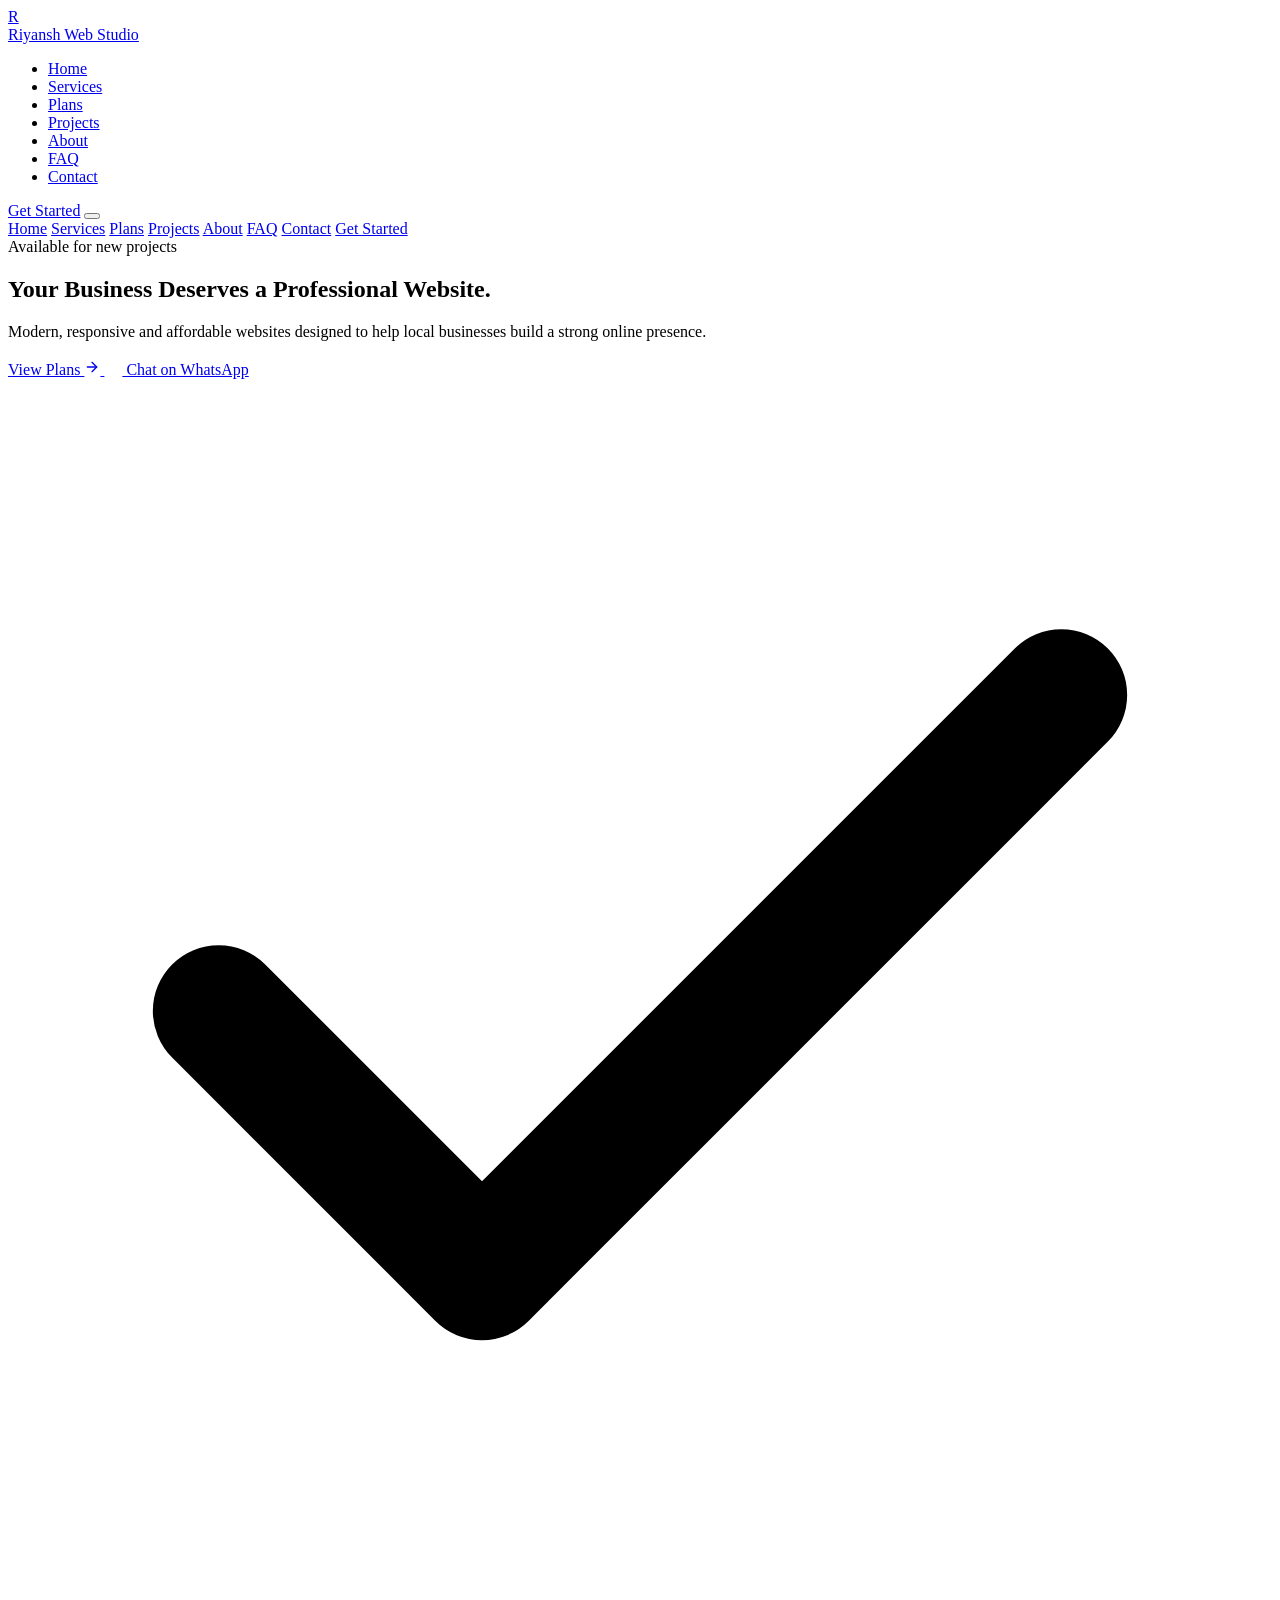
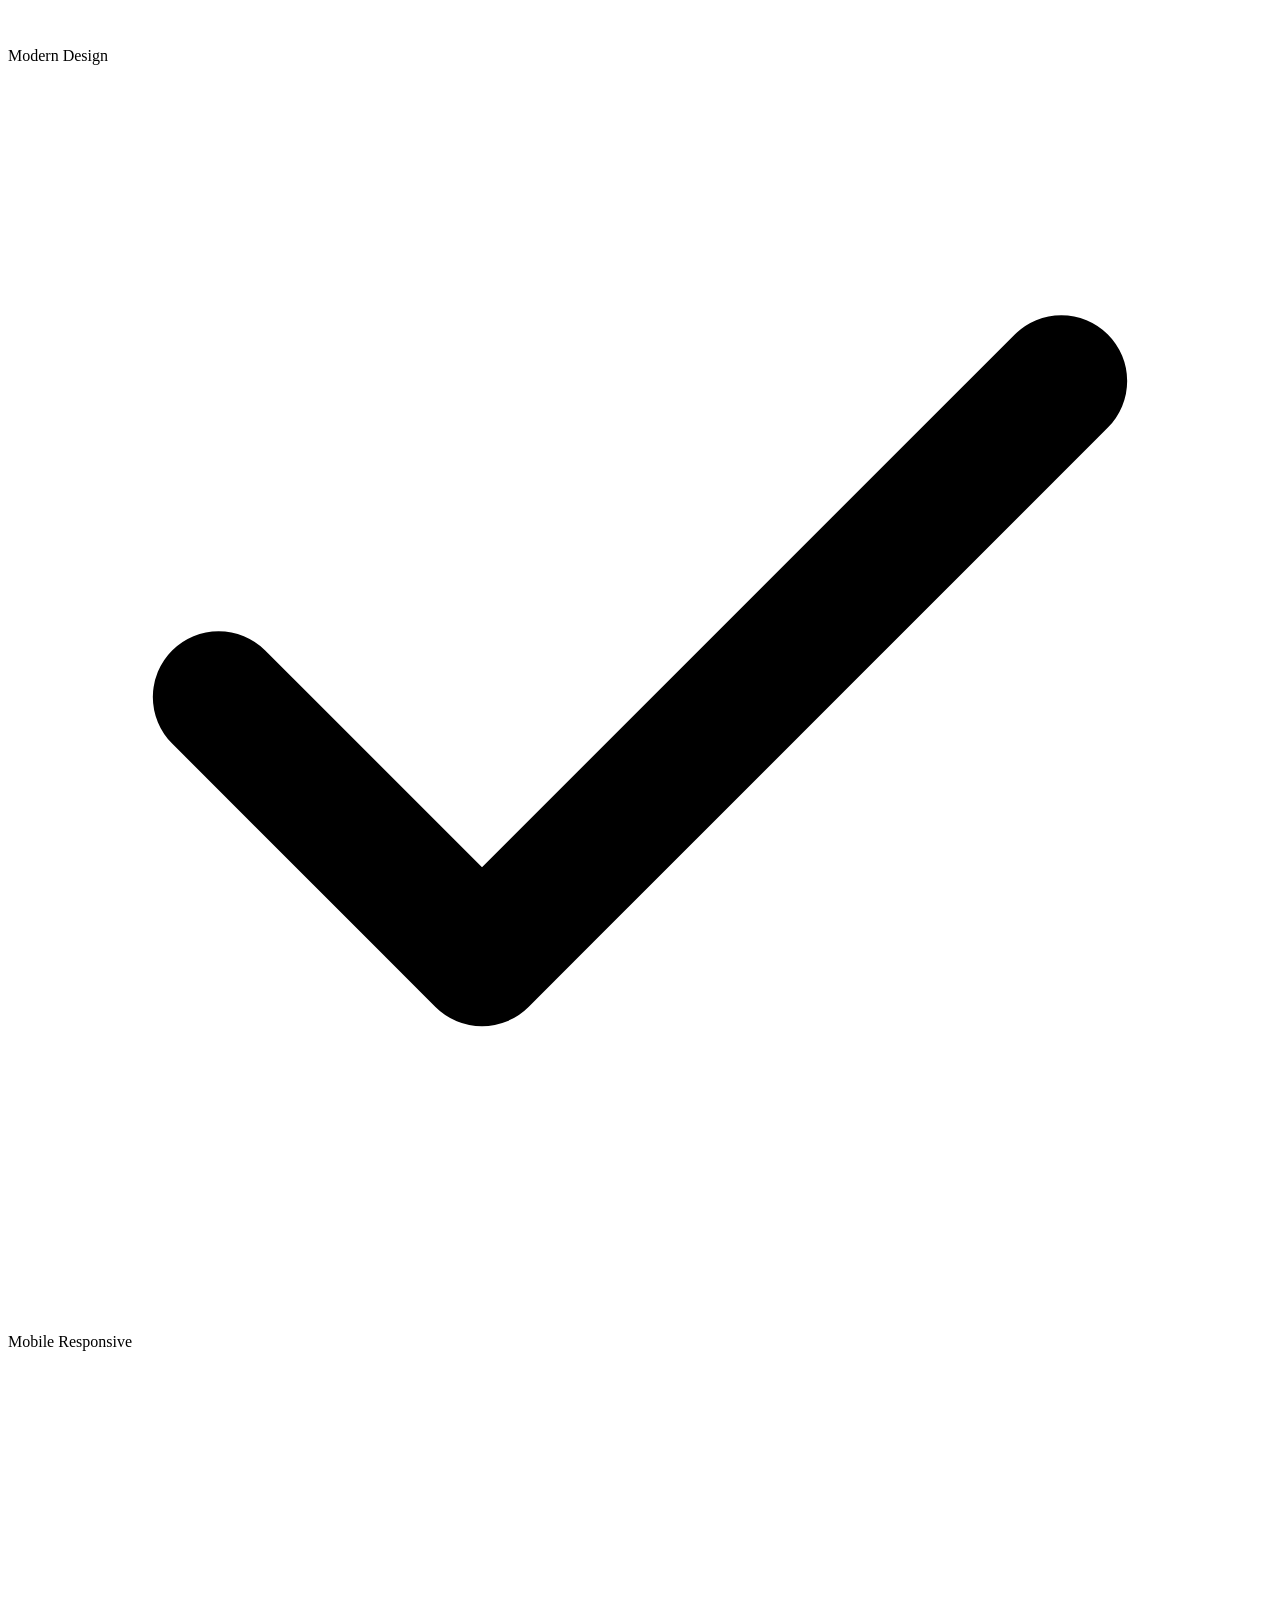
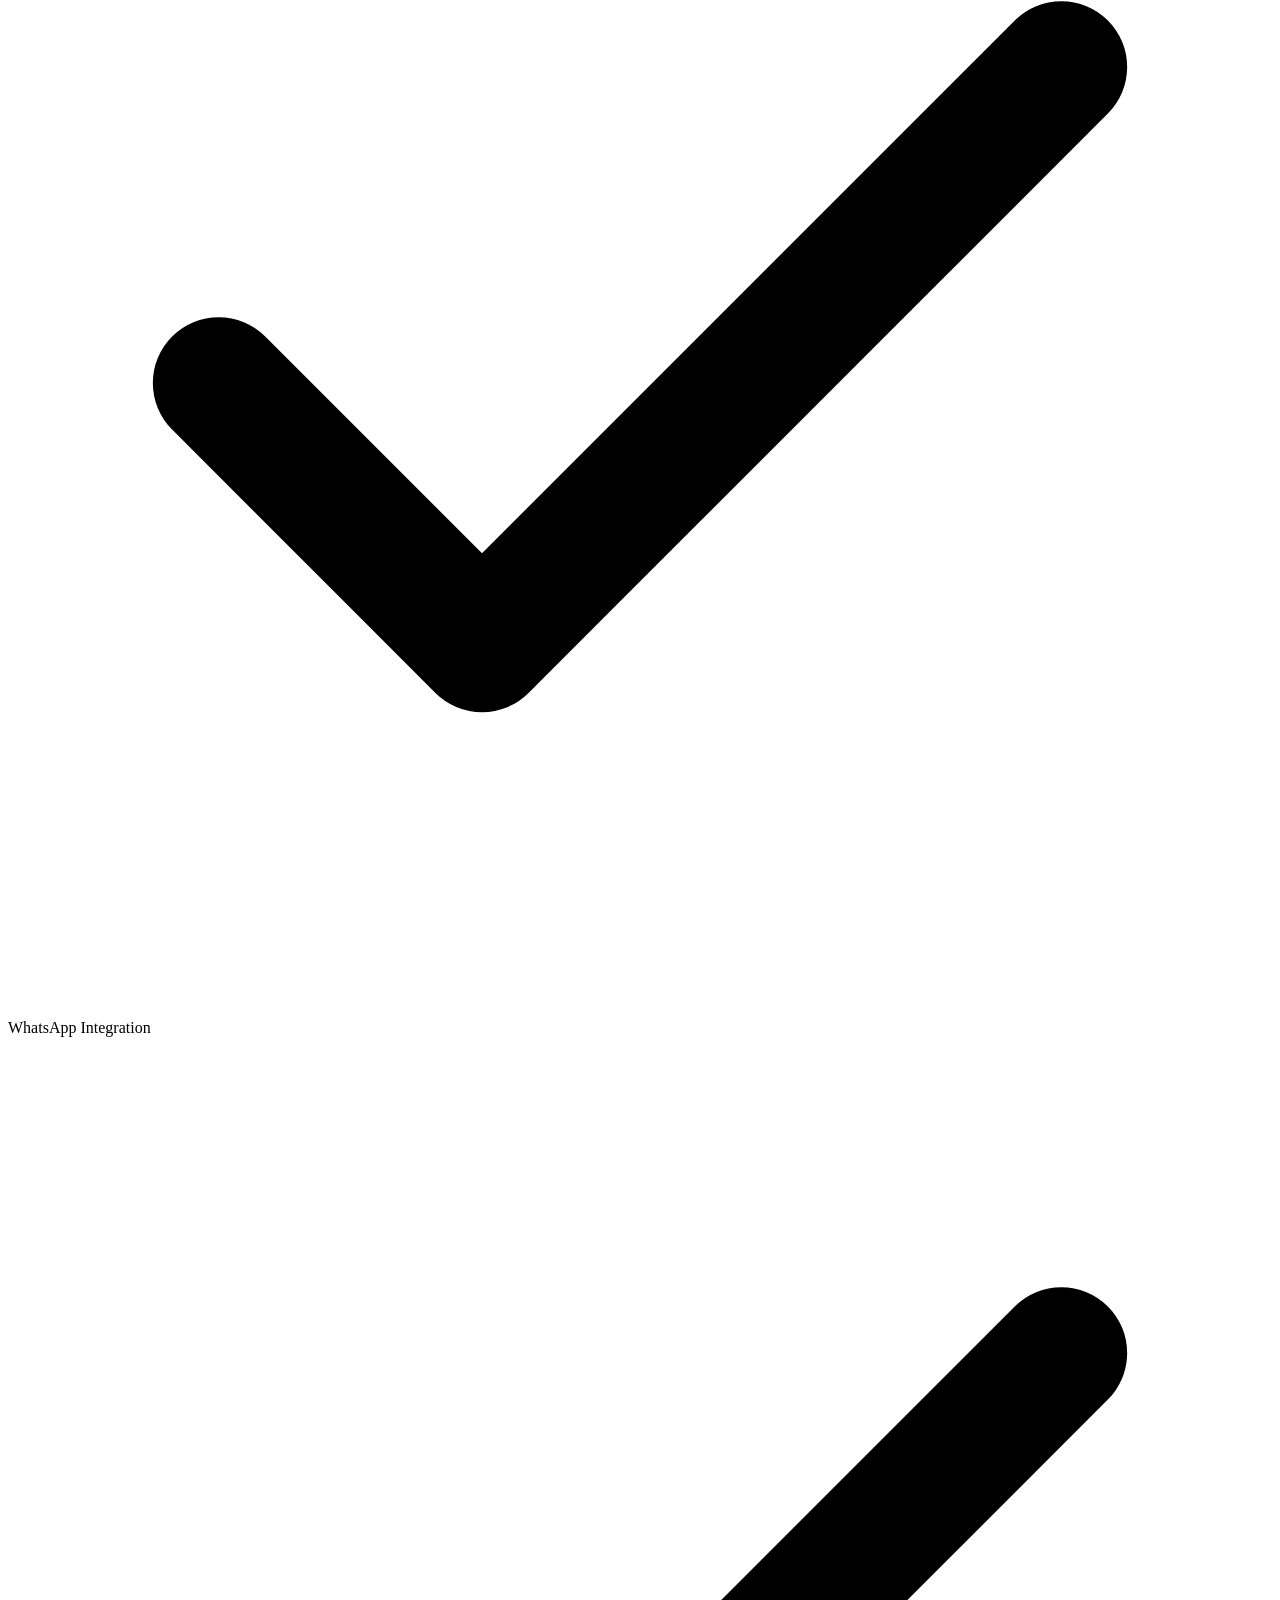
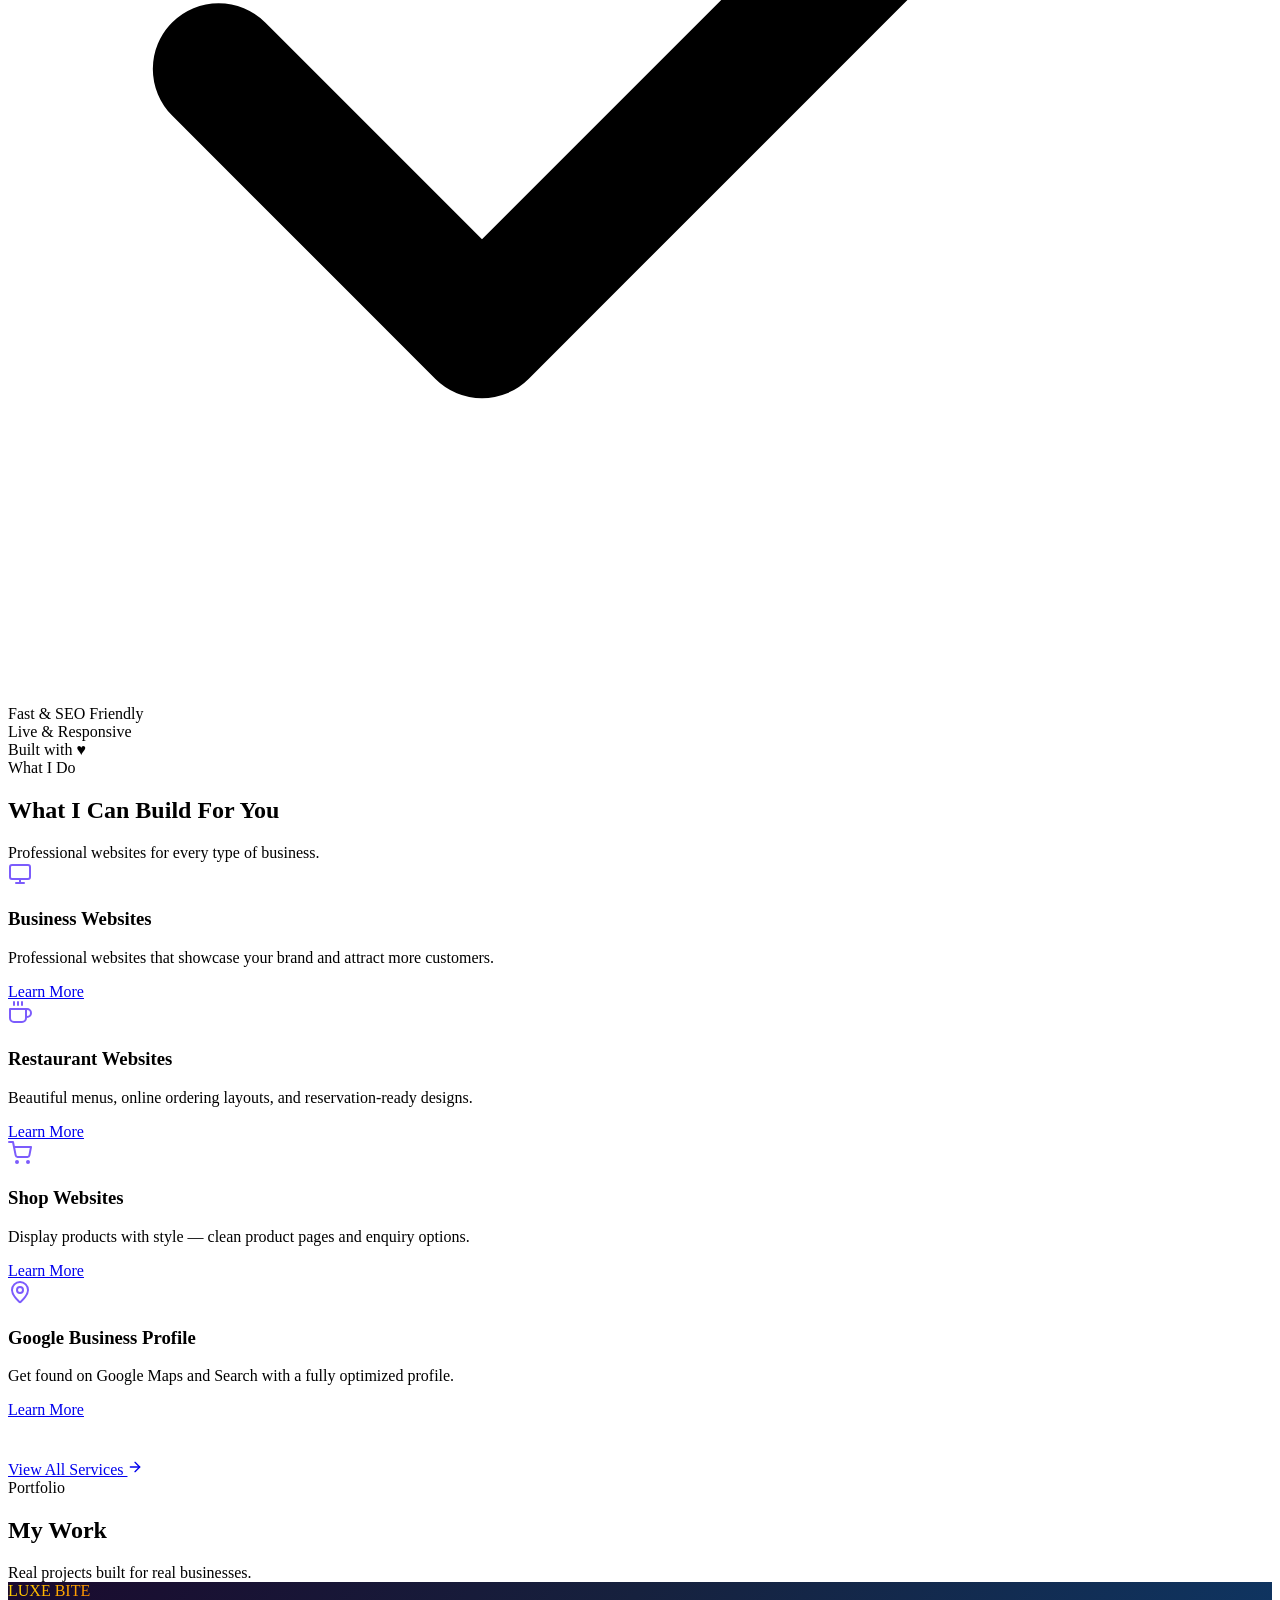
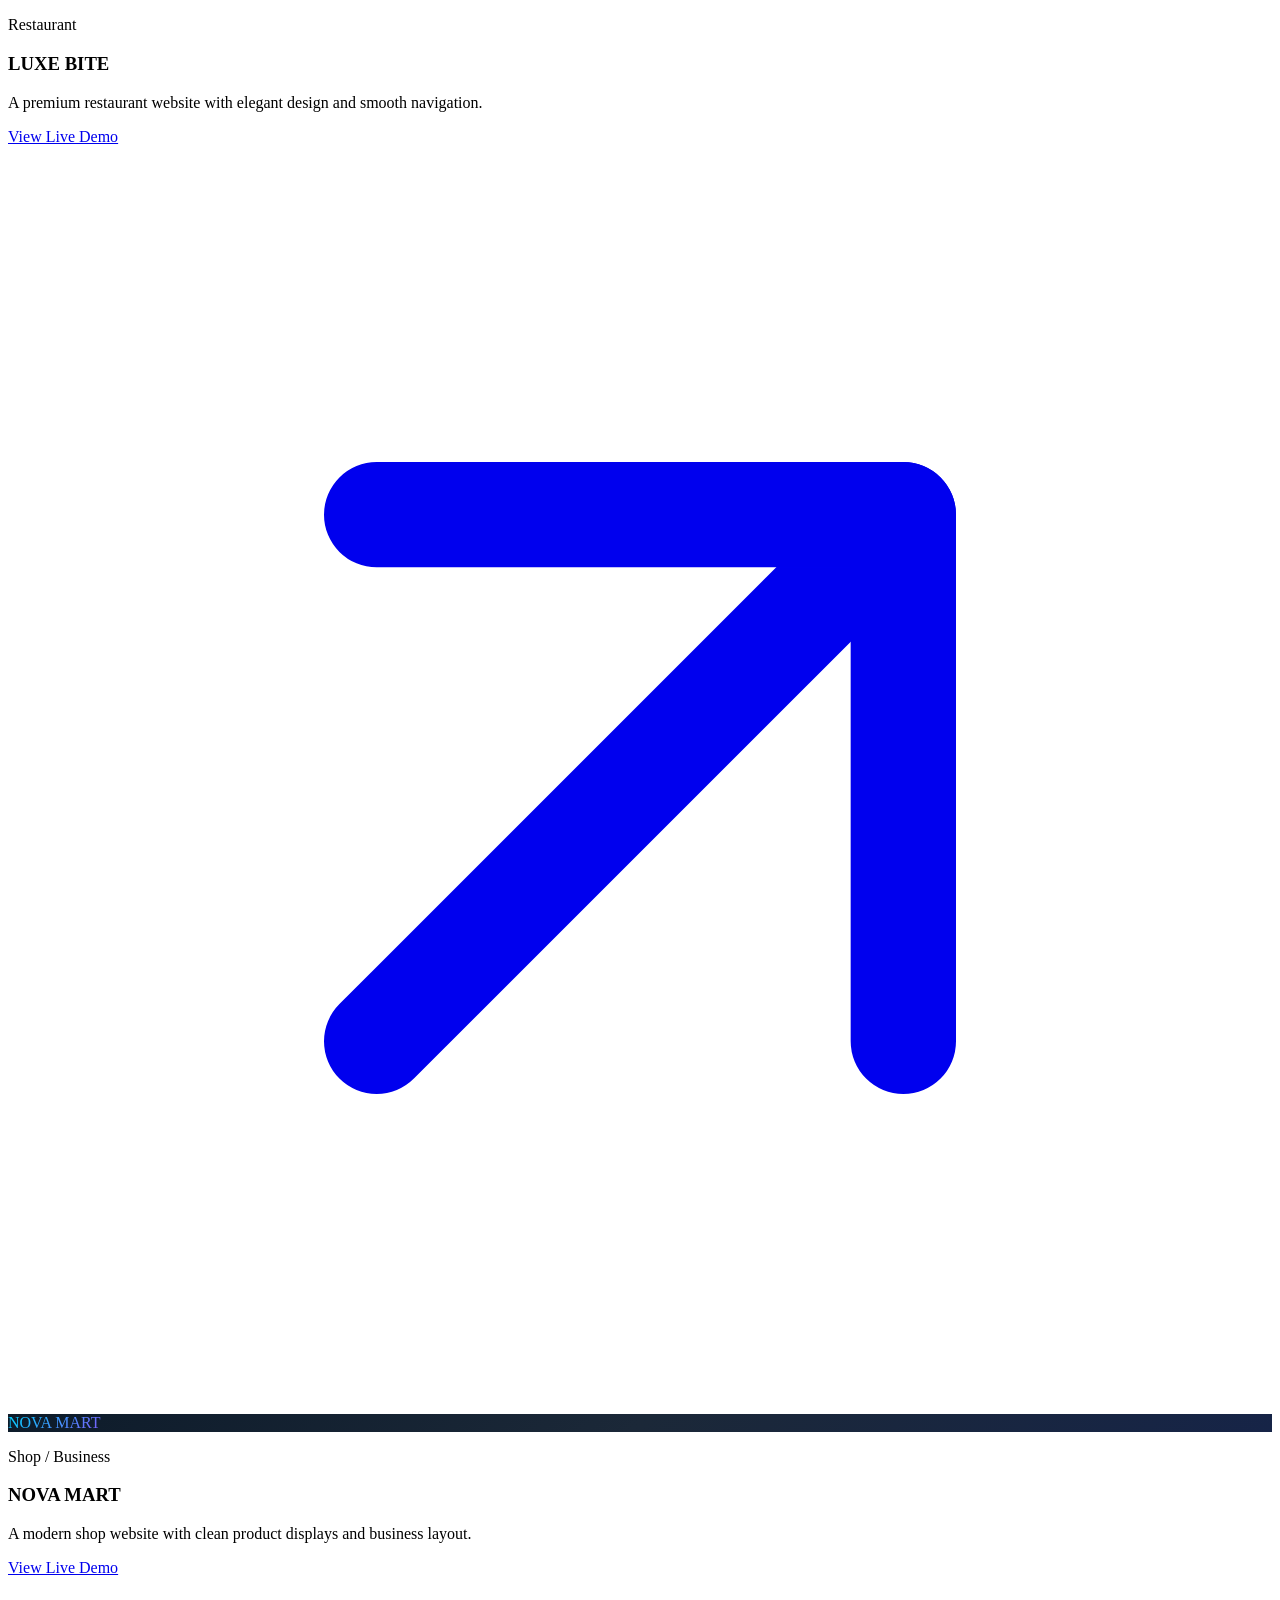
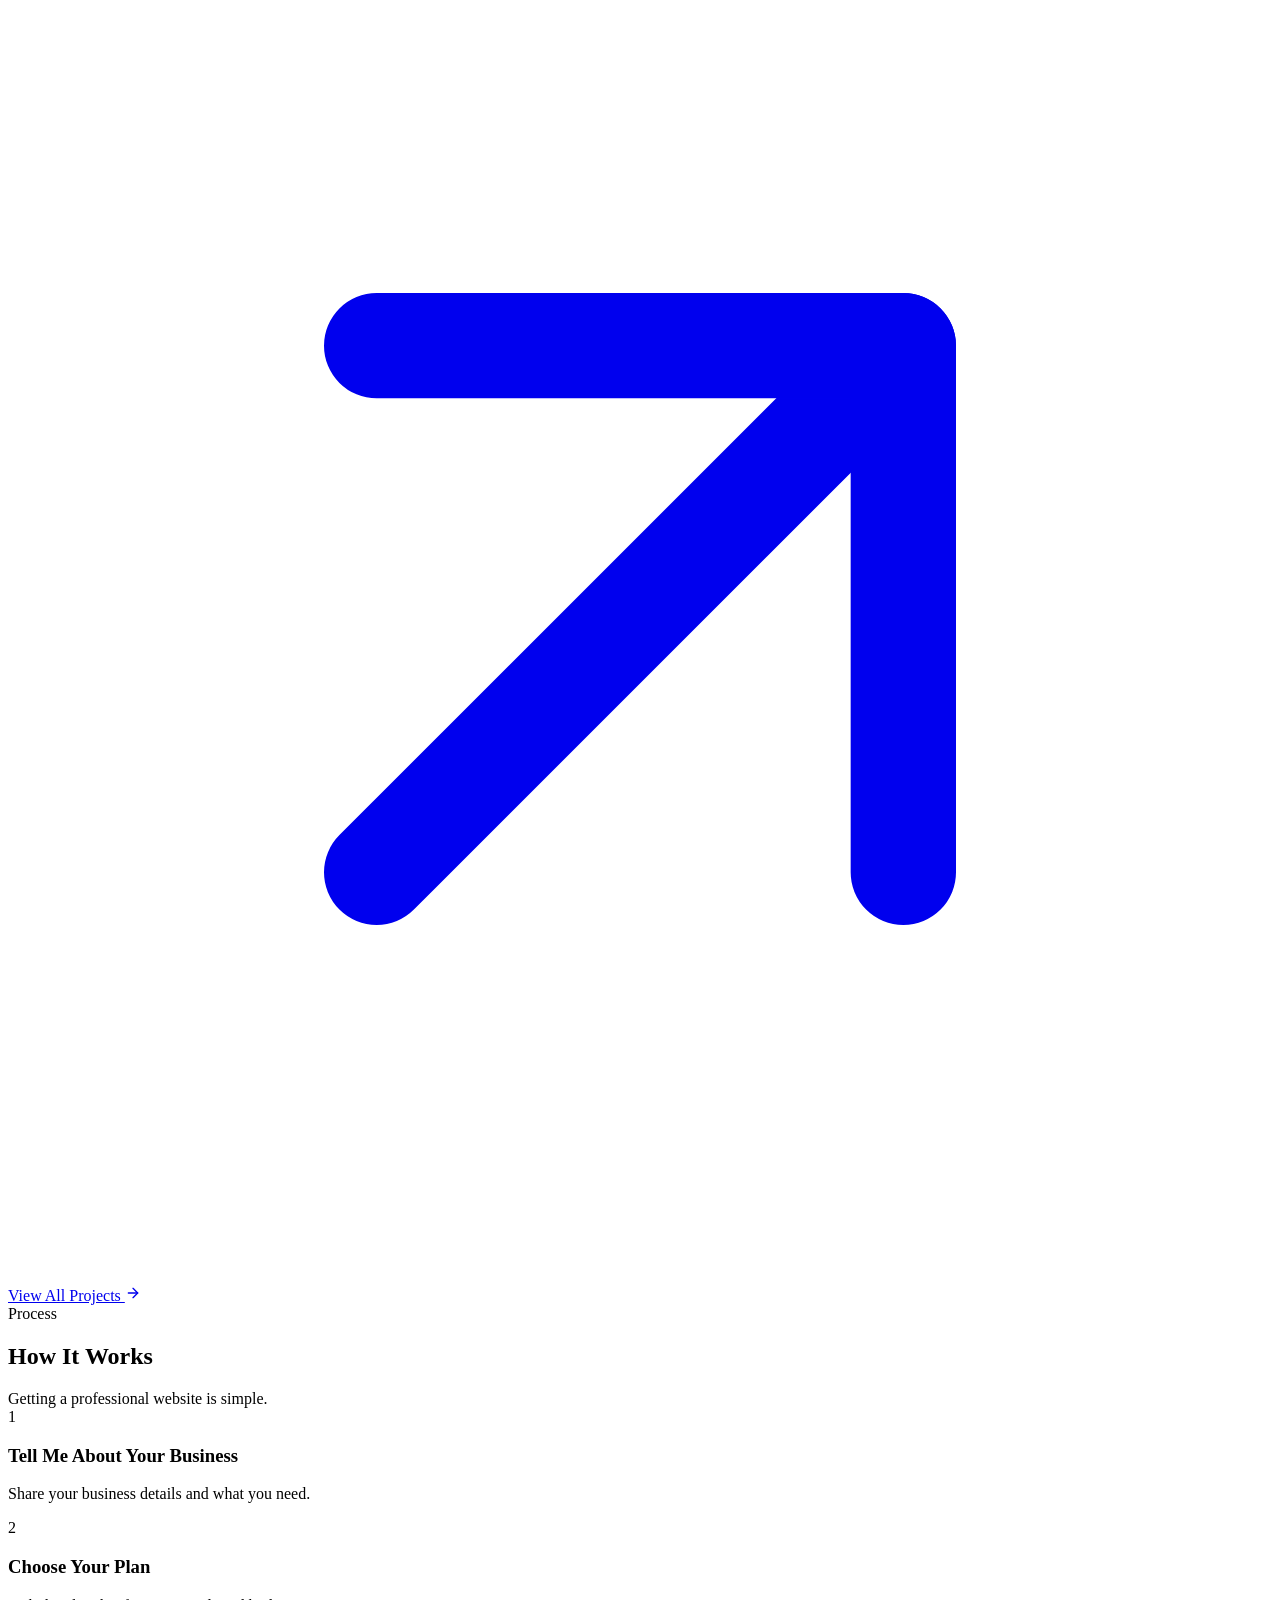
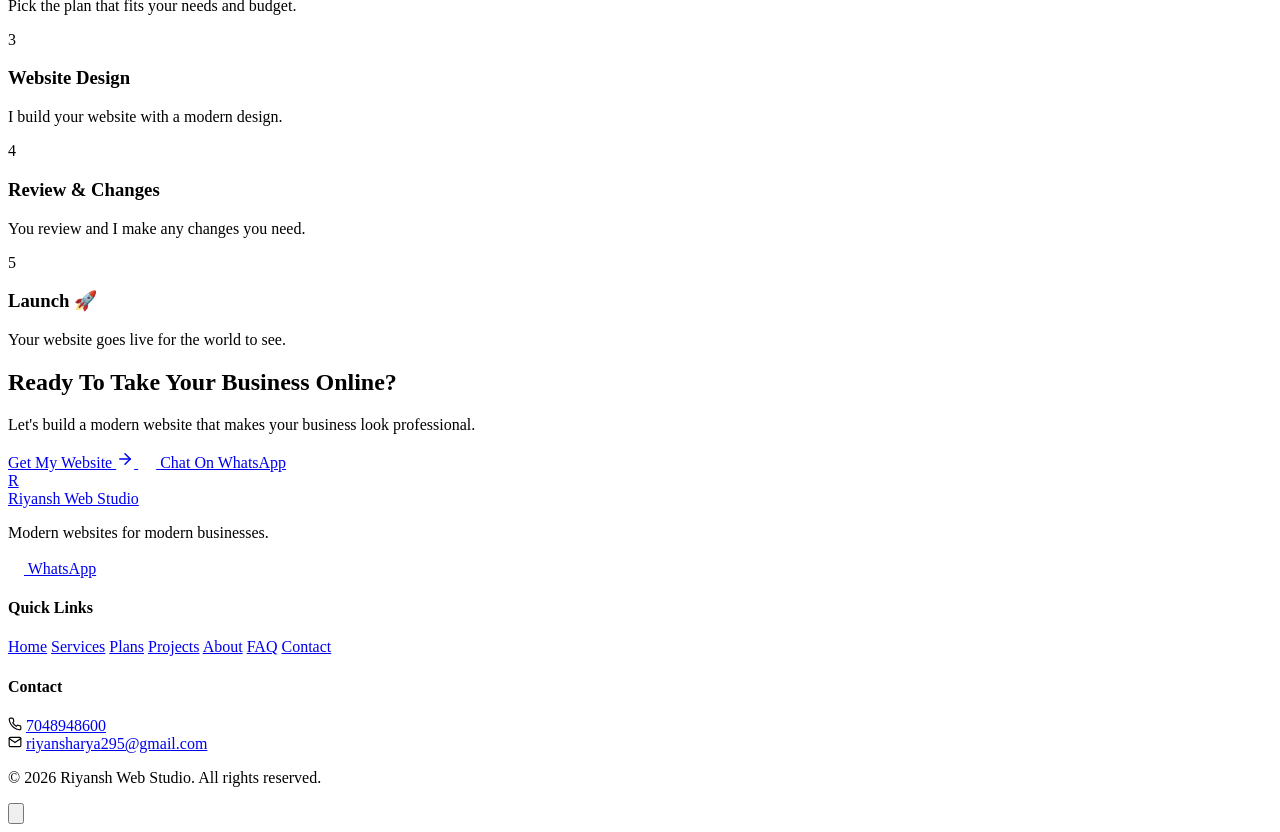
==== index.html @ 23d12104 "Rweb" ====
<!DOCTYPE html>
<html lang="en">
<head>
    <meta charset="UTF-8">
    <meta name="viewport" content="width=device-width, initial-scale=1.0">
    <title>Riyansh Web Studio — Modern Websites for Modern Businesses</title>
    <meta name="description" content="Riyansh Web Studio builds modern, responsive and affordable websites for businesses that want to look professional online.">
    <link rel="preconnect" href="https://fonts.googleapis.com">
    <link rel="preconnect" href="https://fonts.gstatic.com" crossorigin>
    <link href="https://fonts.googleapis.com/css2?family=Inter:wght@300;400;500;600;700;800;900&family=JetBrains+Mono:wght@400;500&display=swap" rel="stylesheet">
    <link rel="stylesheet" href="css/style.css">
</head>
<body>
    <!-- Page Loader -->
    <div class="page-loader"><div class="loader-spinner"></div></div>

    <!-- Background Effects -->
    <div class="bg-grid"></div>
    <div class="bg-glow bg-glow-1"></div>
    <div class="bg-glow bg-glow-2"></div>

    <!-- Navbar -->
    <nav class="navbar">
        <div class="container">
            <a href="index.html" class="nav-logo">
                <div class="nav-logo-icon">R</div>
                <span>Riyansh Web Studio</span>
            </a>
            <ul class="nav-links">
                <li><a href="index.html" class="active">Home</a></li>
                <li><a href="services.html">Services</a></li>
                <li><a href="plans.html">Plans</a></li>
                <li><a href="projects.html">Projects</a></li>
                <li><a href="about.html">About</a></li>
                <li><a href="faq.html">FAQ</a></li>
                <li><a href="contact.html">Contact</a></li>
            </ul>
            <div class="nav-actions">
                <a href="https://wa.me/917048948600?text=Hi%20Riyansh%2C%20I%27m%20interested%20in%20your%20web%20development%20services." target="_blank" class="btn btn-primary nav-btn nav-btn-desktop">Get Started</a>
                <button class="nav-toggle" aria-label="Menu">
                    <span></span><span></span><span></span>
                </button>
            </div>
        </div>
    </nav>

    <!-- Mobile Nav -->
    <div class="mobile-nav">
        <a href="index.html" class="active">Home</a>
        <a href="services.html">Services</a>
        <a href="plans.html">Plans</a>
        <a href="projects.html">Projects</a>
        <a href="about.html">About</a>
        <a href="faq.html">FAQ</a>
        <a href="contact.html">Contact</a>
        <a href="https://wa.me/917048948600?text=Hi%20Riyansh%2C%20I%27m%20interested%20in%20your%20web%20development%20services." target="_blank" class="btn btn-primary">Get Started</a>
    </div>

    <!-- Hero -->
    <section class="hero" id="home">
        <div class="container">
            <div class="hero-content">
                <div class="hero-badge">
                    <span class="hero-badge-dot"></span>
                    Available for new projects
                </div>
                <h1 class="hero-title">
                    Your Business Deserves a <span class="gradient-text">Professional Website.</span>
                </h1>
                <p class="hero-desc">
                    Modern, responsive and affordable websites designed to help local businesses build a strong online presence.
                </p>
                <div class="hero-buttons">
                    <a href="plans.html" class="btn btn-primary">
                        View Plans
                        <svg width="16" height="16" viewBox="0 0 24 24" fill="none" stroke="currentColor" stroke-width="2" stroke-linecap="round" stroke-linejoin="round"><line x1="5" y1="12" x2="19" y2="12"/><polyline points="12 5 19 12 12 19"/></svg>
                    </a>
                    <a href="https://wa.me/917048948600?text=Hi%20Riyansh%2C%20I%27m%20interested%20in%20your%20web%20development%20services." target="_blank" class="btn btn-whatsapp">
                        <svg width="18" height="18" viewBox="0 0 24 24" fill="#fff"><path d="M17.472 14.382c-.297-.149-1.758-.867-2.03-.967-.273-.099-.471-.148-.67.15-.197.297-.767.966-.94 1.164-.173.199-.347.223-.644.075-.297-.15-1.255-.463-2.39-1.475-.883-.788-1.48-1.761-1.653-2.059-.173-.297-.018-.458.13-.606.134-.133.298-.347.446-.52.149-.174.198-.298.298-.497.099-.198.05-.371-.025-.52-.075-.149-.669-1.612-.916-2.207-.242-.579-.487-.5-.669-.51-.173-.008-.371-.01-.57-.01-.198 0-.52.074-.792.372-.272.297-1.04 1.016-1.04 2.479 0 1.462 1.065 2.875 1.213 3.074.149.198 2.096 3.2 5.077 4.487.709.306 1.262.489 1.694.625.712.227 1.36.195 1.871.118.571-.085 1.758-.719 2.006-1.413.248-.694.248-1.289.173-1.413-.074-.124-.272-.198-.57-.347m-5.421 7.403h-.004a9.87 9.87 0 01-5.031-1.378l-.361-.214-3.741.982.998-3.648-.235-.374a9.86 9.86 0 01-1.51-5.26c.001-5.45 4.436-9.884 9.888-9.884 2.64 0 5.122 1.03 6.988 2.898a9.825 9.825 0 012.893 6.994c-.003 5.45-4.437 9.884-9.885 9.884m8.413-18.297A11.815 11.815 0 0012.05 0C5.495 0 .16 5.335.157 11.892c0 2.096.547 4.142 1.588 5.945L.057 24l6.305-1.654a11.882 11.882 0 005.683 1.448h.005c6.554 0 11.89-5.335 11.893-11.893a11.821 11.821 0 00-3.48-8.413z"/></svg>
                        Chat on WhatsApp
                    </a>
                </div>
                <div class="hero-features">
                    <div class="hero-feature">
                        <svg viewBox="0 0 24 24" fill="none" stroke="currentColor" stroke-width="2.5" stroke-linecap="round" stroke-linejoin="round"><polyline points="20 6 9 17 4 12"/></svg>
                        Modern Design
                    </div>
                    <div class="hero-feature">
                        <svg viewBox="0 0 24 24" fill="none" stroke="currentColor" stroke-width="2.5" stroke-linecap="round" stroke-linejoin="round"><polyline points="20 6 9 17 4 12"/></svg>
                        Mobile Responsive
                    </div>
                    <div class="hero-feature">
                        <svg viewBox="0 0 24 24" fill="none" stroke="currentColor" stroke-width="2.5" stroke-linecap="round" stroke-linejoin="round"><polyline points="20 6 9 17 4 12"/></svg>
                        WhatsApp Integration
                    </div>
                    <div class="hero-feature">
                        <svg viewBox="0 0 24 24" fill="none" stroke="currentColor" stroke-width="2.5" stroke-linecap="round" stroke-linejoin="round"><polyline points="20 6 9 17 4 12"/></svg>
                        Fast &amp; SEO Friendly
                    </div>
                </div>
            </div>
            <div class="hero-visual">
                <div class="mockup-wrapper">
                    <div class="mockup-laptop">
                        <div class="mockup-laptop-screen">
                            <div class="mockup-screen-content">
                                <div class="mockup-nav-bar">
                                    <span class="mockup-nav-dot"></span>
                                    <span class="mockup-nav-dot"></span>
                                    <span class="mockup-nav-dot"></span>
                                    <span class="mockup-nav-url"></span>
                                </div>
                                <div class="mockup-body">
                                    <div class="mockup-hero-block">
                                        <div class="mockup-hero-line"></div>
                                        <div class="mockup-hero-line"></div>
                                        <div class="mockup-hero-line"></div>
                                    </div>
                                    <div class="mockup-cards-row">
                                        <div class="mockup-mini-card">
                                            <div class="mockup-mini-card-circle"></div>
                                            <div class="mockup-mini-card-line"></div>
                                            <div class="mockup-mini-card-line"></div>
                                            <div class="mockup-mini-card-line"></div>
                                        </div>
                                        <div class="mockup-mini-card">
                                            <div class="mockup-mini-card-circle"></div>
                                            <div class="mockup-mini-card-line"></div>
                                            <div class="mockup-mini-card-line"></div>
                                            <div class="mockup-mini-card-line"></div>
                                        </div>
                                        <div class="mockup-mini-card">
                                            <div class="mockup-mini-card-circle"></div>
                                            <div class="mockup-mini-card-line"></div>
                                            <div class="mockup-mini-card-line"></div>
                                            <div class="mockup-mini-card-line"></div>
                                        </div>
                                    </div>
                                </div>
                            </div>
                        </div>
                        <div class="mockup-laptop-base"></div>
                    </div>
                    <div class="hero-float hero-float-1">
                        <span class="dot"></span>
                        Live &amp; Responsive
                    </div>
                    <div class="hero-float hero-float-2">
                        Built with <span>♥</span>
                    </div>
                </div>
            </div>
        </div>
    </section>

    <!-- Services Preview -->
    <section class="section" id="services-preview">
        <div class="container">
            <div class="reveal text-center">
                <span class="section-label">What I Do</span>
                <h2 class="section-title">What I Can <span class="gradient-text">Build For You</span></h2>
                <p class="section-subtitle" style="margin: 0 auto;">Professional websites for every type of business.</p>
            </div>
            <div class="services-grid">
                <div class="service-card reveal">
                    <div class="service-icon"><svg width="24" height="24" viewBox="0 0 24 24" fill="none" stroke="#7c5cfc" stroke-width="2" stroke-linecap="round" stroke-linejoin="round"><rect x="2" y="3" width="20" height="14" rx="2" ry="2"/><line x1="8" y1="21" x2="16" y2="21"/><line x1="12" y1="17" x2="12" y2="21"/></svg></div>
                    <h3 class="service-card-title">Business Websites</h3>
                    <p class="service-card-desc">Professional websites that showcase your brand and attract more customers.</p>
                    <a href="services.html" class="btn btn-secondary">Learn More</a>
                </div>
                <div class="service-card reveal">
                    <div class="service-icon"><svg width="24" height="24" viewBox="0 0 24 24" fill="none" stroke="#7c5cfc" stroke-width="2" stroke-linecap="round" stroke-linejoin="round"><path d="M18 8h1a4 4 0 0 1 0 8h-1"/><path d="M2 8h16v9a4 4 0 0 1-4 4H6a4 4 0 0 1-4-4V8z"/><line x1="6" y1="1" x2="6" y2="4"/><line x1="10" y1="1" x2="10" y2="4"/><line x1="14" y1="1" x2="14" y2="4"/></svg></div>
                    <h3 class="service-card-title">Restaurant Websites</h3>
                    <p class="service-card-desc">Beautiful menus, online ordering layouts, and reservation-ready designs.</p>
                    <a href="services.html" class="btn btn-secondary">Learn More</a>
                </div>
                <div class="service-card reveal">
                    <div class="service-icon"><svg width="24" height="24" viewBox="0 0 24 24" fill="none" stroke="#7c5cfc" stroke-width="2" stroke-linecap="round" stroke-linejoin="round"><circle cx="9" cy="21" r="1"/><circle cx="20" cy="21" r="1"/><path d="M1 1h4l2.68 13.39a2 2 0 0 0 2 1.61h9.72a2 2 0 0 0 2-1.61L23 6H6"/></svg></div>
                    <h3 class="service-card-title">Shop Websites</h3>
                    <p class="service-card-desc">Display products with style — clean product pages and enquiry options.</p>
                    <a href="services.html" class="btn btn-secondary">Learn More</a>
                </div>
                <div class="service-card reveal">
                    <div class="service-icon"><svg width="24" height="24" viewBox="0 0 24 24" fill="none" stroke="#7c5cfc" stroke-width="2" stroke-linecap="round" stroke-linejoin="round"><circle cx="12" cy="10" r="3"/><path d="M12 2a8 8 0 0 0-8 8c0 5.4 7 11.5 7.3 11.8a1 1 0 0 0 1.4 0C13 21.5 20 15.4 20 10a8 8 0 0 0-8-8z"/></svg></div>
                    <h3 class="service-card-title">Google Business Profile</h3>
                    <p class="service-card-desc">Get found on Google Maps and Search with a fully optimized profile.</p>
                    <a href="services.html" class="btn btn-secondary">Learn More</a>
                </div>
            </div>
            <div class="reveal text-center" style="margin-top: 40px;">
                <a href="services.html" class="btn btn-secondary">
                    View All Services
                    <svg width="16" height="16" viewBox="0 0 24 24" fill="none" stroke="currentColor" stroke-width="2" stroke-linecap="round" stroke-linejoin="round"><line x1="5" y1="12" x2="19" y2="12"/><polyline points="12 5 19 12 12 19"/></svg>
                </a>
            </div>
        </div>
    </section>

    <!-- Projects Preview -->
    <section class="section" id="projects-preview">
        <div class="container">
            <div class="reveal text-center">
                <span class="section-label">Portfolio</span>
                <h2 class="section-title">My <span class="gradient-text">Work</span></h2>
                <p class="section-subtitle" style="margin: 0 auto;">Real projects built for real businesses.</p>
            </div>
            <div class="projects-grid">
                <div class="project-card reveal">
                    <div class="project-thumb">
                        <div class="project-thumb-bg" style="background: linear-gradient(135deg, #1a0a2e 0%, #16213e 50%, #0f3460 100%);">
                            <div class="project-thumb-pattern"></div>
                            <span class="project-thumb-label" style="background: linear-gradient(135deg, #ffd700, #ff8c00); -webkit-background-clip: text; -webkit-text-fill-color: transparent; background-clip: text;">LUXE BITE</span>
                        </div>
                    </div>
                    <div class="project-info">
                        <p class="project-category">Restaurant</p>
                        <h3 class="project-name">LUXE BITE</h3>
                        <p class="project-desc">A premium restaurant website with elegant design and smooth navigation.</p>
                        <a href="https://riyansharya29.github.io/LUXEBITE/" target="_blank" class="project-link">View Live Demo <svg viewBox="0 0 24 24" fill="none" stroke="currentColor" stroke-width="2" stroke-linecap="round" stroke-linejoin="round"><line x1="7" y1="17" x2="17" y2="7"/><polyline points="7 7 17 7 17 17"/></svg></a>
                    </div>
                </div>
                <div class="project-card reveal">
                    <div class="project-thumb">
                        <div class="project-thumb-bg" style="background: linear-gradient(135deg, #0d1b2a 0%, #1b2838 50%, #162447 100%);">
                            <div class="project-thumb-pattern"></div>
                            <span class="project-thumb-label" style="background: linear-gradient(135deg, #00d4ff, #7c5cfc); -webkit-background-clip: text; -webkit-text-fill-color: transparent; background-clip: text;">NOVA MART</span>
                        </div>
                    </div>
                    <div class="project-info">
                        <p class="project-category">Shop / Business</p>
                        <h3 class="project-name">NOVA MART</h3>
                        <p class="project-desc">A modern shop website with clean product displays and business layout.</p>
                        <a href="https://riyansharya29.github.io/Nova-Mart/" target="_blank" class="project-link">View Live Demo <svg viewBox="0 0 24 24" fill="none" stroke="currentColor" stroke-width="2" stroke-linecap="round" stroke-linejoin="round"><line x1="7" y1="17" x2="17" y2="7"/><polyline points="7 7 17 7 17 17"/></svg></a>
                    </div>
                </div>
            </div>
            <div class="reveal text-center" style="margin-top: 40px;">
                <a href="projects.html" class="btn btn-secondary">
                    View All Projects
                    <svg width="16" height="16" viewBox="0 0 24 24" fill="none" stroke="currentColor" stroke-width="2" stroke-linecap="round" stroke-linejoin="round"><line x1="5" y1="12" x2="19" y2="12"/><polyline points="12 5 19 12 12 19"/></svg>
                </a>
            </div>
        </div>
    </section>

    <!-- How It Works -->
    <section class="section" id="process">
        <div class="container">
            <div class="reveal text-center">
                <span class="section-label">Process</span>
                <h2 class="section-title">How It <span class="gradient-text">Works</span></h2>
                <p class="section-subtitle" style="margin: 0 auto;">Getting a professional website is simple.</p>
            </div>
            <div class="steps-grid">
                <div class="step-card reveal">
                    <div class="step-number">1</div>
                    <h3 class="step-title">Tell Me About Your Business</h3>
                    <p class="step-desc">Share your business details and what you need.</p>
                </div>
                <div class="step-card reveal">
                    <div class="step-number">2</div>
                    <h3 class="step-title">Choose Your Plan</h3>
                    <p class="step-desc">Pick the plan that fits your needs and budget.</p>
                </div>
                <div class="step-card reveal">
                    <div class="step-number">3</div>
                    <h3 class="step-title">Website Design</h3>
                    <p class="step-desc">I build your website with a modern design.</p>
                </div>
                <div class="step-card reveal">
                    <div class="step-number">4</div>
                    <h3 class="step-title">Review &amp; Changes</h3>
                    <p class="step-desc">You review and I make any changes you need.</p>
                </div>
                <div class="step-card reveal">
                    <div class="step-number">5</div>
                    <h3 class="step-title">Launch 🚀</h3>
                    <p class="step-desc">Your website goes live for the world to see.</p>
                </div>
            </div>
        </div>
    </section>

    <!-- CTA -->
    <section class="cta-section">
        <div class="container">
            <div class="cta-box reveal">
                <h2 class="cta-title">Ready To Take Your Business <span class="gradient-text">Online?</span></h2>
                <p class="cta-desc">Let's build a modern website that makes your business look professional.</p>
                <div class="cta-buttons">
                    <a href="plans.html" class="btn btn-primary">
                        Get My Website
                        <svg width="18" height="18" viewBox="0 0 24 24" fill="none" stroke="currentColor" stroke-width="2" stroke-linecap="round" stroke-linejoin="round"><line x1="5" y1="12" x2="19" y2="12"/><polyline points="12 5 19 12 12 19"/></svg>
                    </a>
                    <a href="https://wa.me/917048948600?text=Hi%20Riyansh%2C%20I%27m%20interested%20in%20your%20web%20development%20services." target="_blank" class="btn btn-whatsapp">
                        <svg width="18" height="18" viewBox="0 0 24 24" fill="#fff"><path d="M17.472 14.382c-.297-.149-1.758-.867-2.03-.967-.273-.099-.471-.148-.67.15-.197.297-.767.966-.94 1.164-.173.199-.347.223-.644.075-.297-.15-1.255-.463-2.39-1.475-.883-.788-1.48-1.761-1.653-2.059-.173-.297-.018-.458.13-.606.134-.133.298-.347.446-.52.149-.174.198-.298.298-.497.099-.198.05-.371-.025-.52-.075-.149-.669-1.612-.916-2.207-.242-.579-.487-.5-.669-.51-.173-.008-.371-.01-.57-.01-.198 0-.52.074-.792.372-.272.297-1.04 1.016-1.04 2.479 0 1.462 1.065 2.875 1.213 3.074.149.198 2.096 3.2 5.077 4.487.709.306 1.262.489 1.694.625.712.227 1.36.195 1.871.118.571-.085 1.758-.719 2.006-1.413.248-.694.248-1.289.173-1.413-.074-.124-.272-.198-.57-.347m-5.421 7.403h-.004a9.87 9.87 0 01-5.031-1.378l-.361-.214-3.741.982.998-3.648-.235-.374a9.86 9.86 0 01-1.51-5.26c.001-5.45 4.436-9.884 9.888-9.884 2.64 0 5.122 1.03 6.988 2.898a9.825 9.825 0 012.893 6.994c-.003 5.45-4.437 9.884-9.885 9.884m8.413-18.297A11.815 11.815 0 0012.05 0C5.495 0 .16 5.335.157 11.892c0 2.096.547 4.142 1.588 5.945L.057 24l6.305-1.654a11.882 11.882 0 005.683 1.448h.005c6.554 0 11.89-5.335 11.893-11.893a11.821 11.821 0 00-3.48-8.413z"/></svg>
                        Chat On WhatsApp
                    </a>
                </div>
            </div>
        </div>
    </section>

    <!-- Footer -->
    <footer class="footer">
        <div class="container">
            <div class="footer-grid">
                <div>
                    <a href="index.html" class="nav-logo">
                        <div class="nav-logo-icon">R</div>
                        <span>Riyansh Web Studio</span>
                    </a>
                    <p class="footer-brand-desc">Modern websites for modern businesses.</p>
                    <div class="footer-whatsapp-cta">
                        <a href="https://wa.me/917048948600?text=Hi%20Riyansh%2C%20I%27m%20interested%20in%20your%20web%20development%20services." target="_blank" class="btn btn-whatsapp">
                            <svg width="16" height="16" viewBox="0 0 24 24" fill="#fff"><path d="M17.472 14.382c-.297-.149-1.758-.867-2.03-.967-.273-.099-.471-.148-.67.15-.197.297-.767.966-.94 1.164-.173.199-.347.223-.644.075-.297-.15-1.255-.463-2.39-1.475-.883-.788-1.48-1.761-1.653-2.059-.173-.297-.018-.458.13-.606.134-.133.298-.347.446-.52.149-.174.198-.298.298-.497.099-.198.05-.371-.025-.52-.075-.149-.669-1.612-.916-2.207-.242-.579-.487-.5-.669-.51-.173-.008-.371-.01-.57-.01-.198 0-.52.074-.792.372-.272.297-1.04 1.016-1.04 2.479 0 1.462 1.065 2.875 1.213 3.074.149.198 2.096 3.2 5.077 4.487.709.306 1.262.489 1.694.625.712.227 1.36.195 1.871.118.571-.085 1.758-.719 2.006-1.413.248-.694.248-1.289.173-1.413-.074-.124-.272-.198-.57-.347m-5.421 7.403h-.004a9.87 9.87 0 01-5.031-1.378l-.361-.214-3.741.982.998-3.648-.235-.374a9.86 9.86 0 01-1.51-5.26c.001-5.45 4.436-9.884 9.888-9.884 2.64 0 5.122 1.03 6.988 2.898a9.825 9.825 0 012.893 6.994c-.003 5.45-4.437 9.884-9.885 9.884m8.413-18.297A11.815 11.815 0 0012.05 0C5.495 0 .16 5.335.157 11.892c0 2.096.547 4.142 1.588 5.945L.057 24l6.305-1.654a11.882 11.882 0 005.683 1.448h.005c6.554 0 11.89-5.335 11.893-11.893a11.821 11.821 0 00-3.48-8.413z"/></svg>
                            WhatsApp
                        </a>
                    </div>
                </div>
                <div>
                    <h4 class="footer-heading">Quick Links</h4>
                    <div class="footer-links">
                        <a href="index.html">Home</a>
                        <a href="services.html">Services</a>
                        <a href="plans.html">Plans</a>
                        <a href="projects.html">Projects</a>
                        <a href="about.html">About</a>
                        <a href="faq.html">FAQ</a>
                        <a href="contact.html">Contact</a>
                    </div>
                </div>
                <div>
                    <h4 class="footer-heading">Contact</h4>
                    <div class="footer-contact-item">
                        <svg width="14" height="14" viewBox="0 0 24 24" fill="none" stroke="currentColor" stroke-width="2" stroke-linecap="round" stroke-linejoin="round"><path d="M22 16.92v3a2 2 0 0 1-2.18 2 19.79 19.79 0 0 1-8.63-3.07 19.5 19.5 0 0 1-6-6 19.79 19.79 0 0 1-3.07-8.67A2 2 0 0 1 4.11 2h3a2 2 0 0 1 2 1.72c.13.88.36 1.75.7 2.58a2 2 0 0 1-.45 2.11L8.09 9.91a16 16 0 0 0 6 6l1.27-1.27a2 2 0 0 1 2.11-.45c.83.34 1.7.57 2.58.7A2 2 0 0 1 22 16.92z"/></svg>
                        <a href="tel:7048948600">7048948600</a>
                    </div>
                    <div class="footer-contact-item">
                        <svg width="14" height="14" viewBox="0 0 24 24" fill="none" stroke="currentColor" stroke-width="2" stroke-linecap="round" stroke-linejoin="round"><path d="M4 4h16c1.1 0 2 .9 2 2v12c0 1.1-.9 2-2 2H4c-1.1 0-2-.9-2-2V6c0-1.1.9-2 2-2z"/><polyline points="22,6 12,13 2,6"/></svg>
                        <a href="mailto:riyansharya295@gmail.com">riyansharya295@gmail.com</a>
                    </div>
                </div>
            </div>
            <div class="footer-bottom">
                <p>&copy; 2026 Riyansh Web Studio. All rights reserved.</p>
            </div>
        </div>
    </footer>

    <!-- Back to Top -->
    <button class="back-to-top" aria-label="Back to top">
        <svg viewBox="0 0 24 24" fill="none" stroke="currentColor" stroke-width="2" stroke-linecap="round" stroke-linejoin="round"><polyline points="18 15 12 9 6 15"/></svg>
    </button>

    <script src="js/script.js"></script>
</body>
</html>
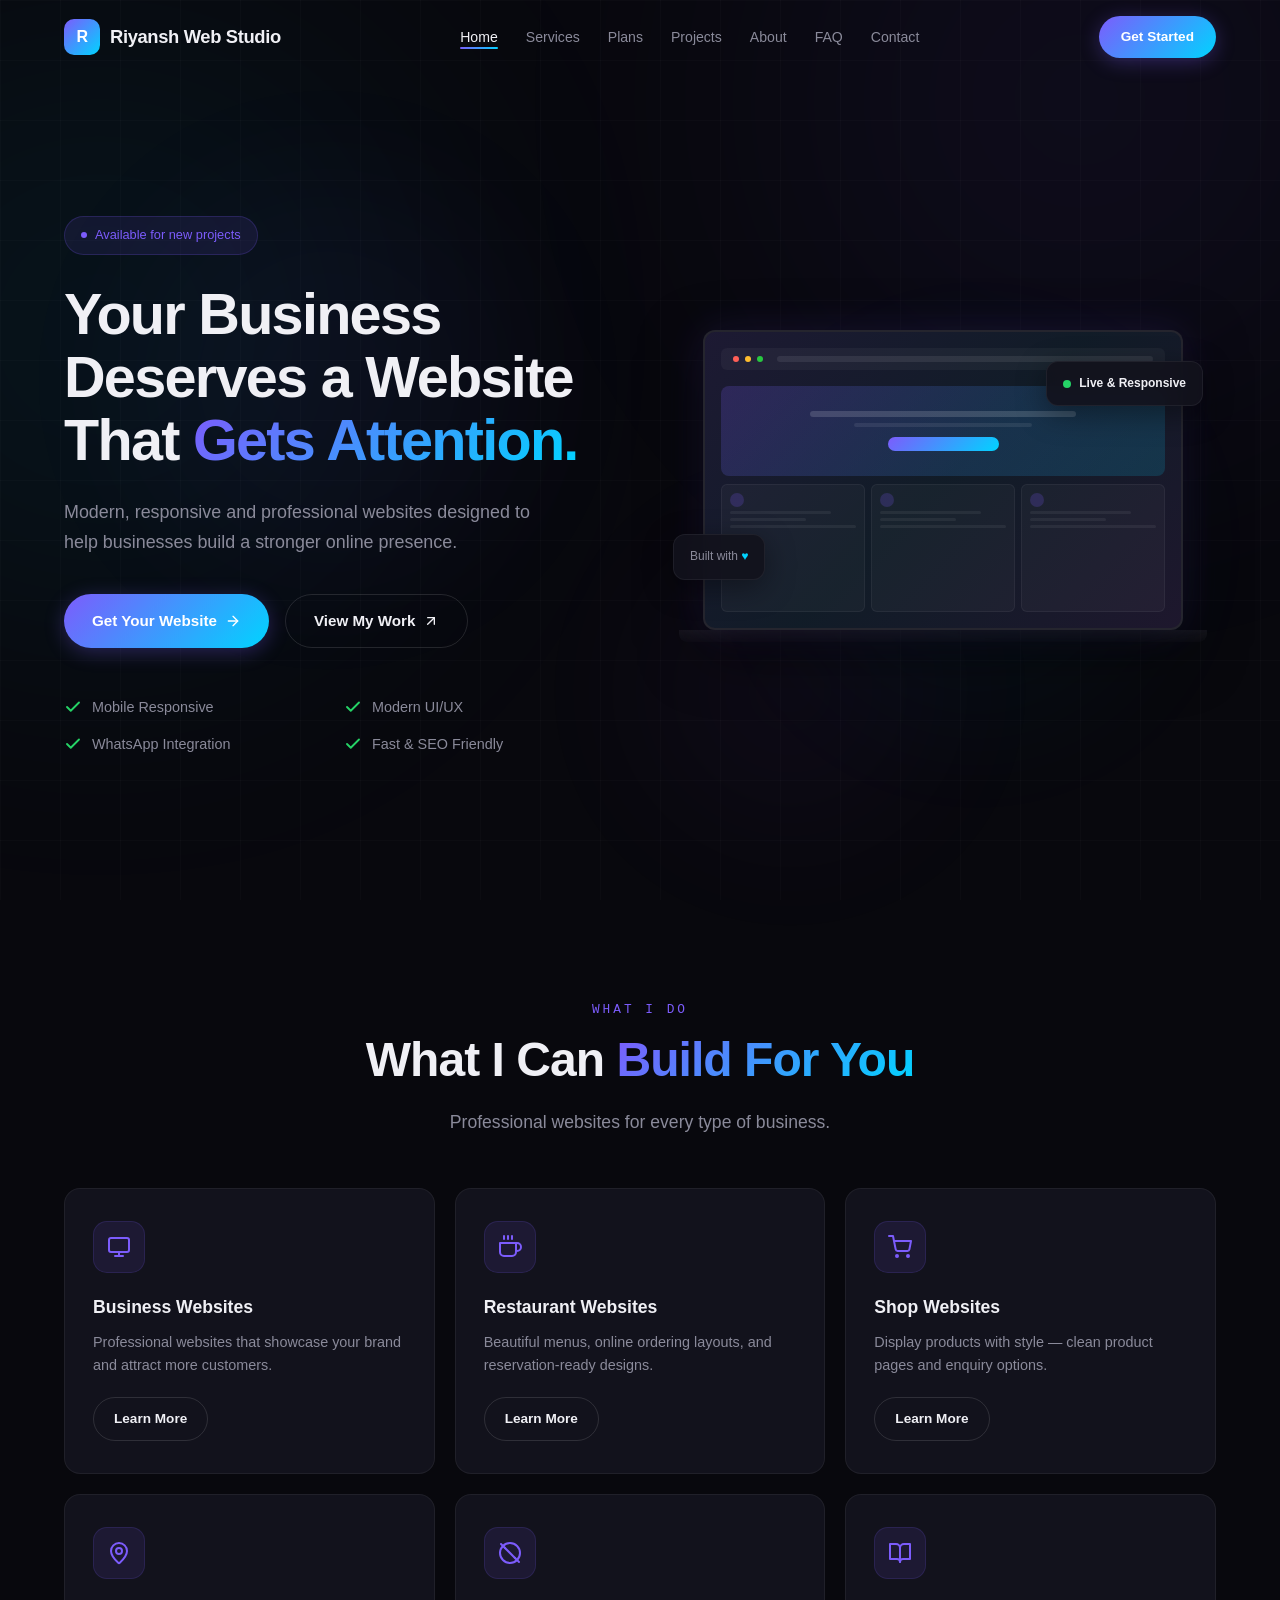
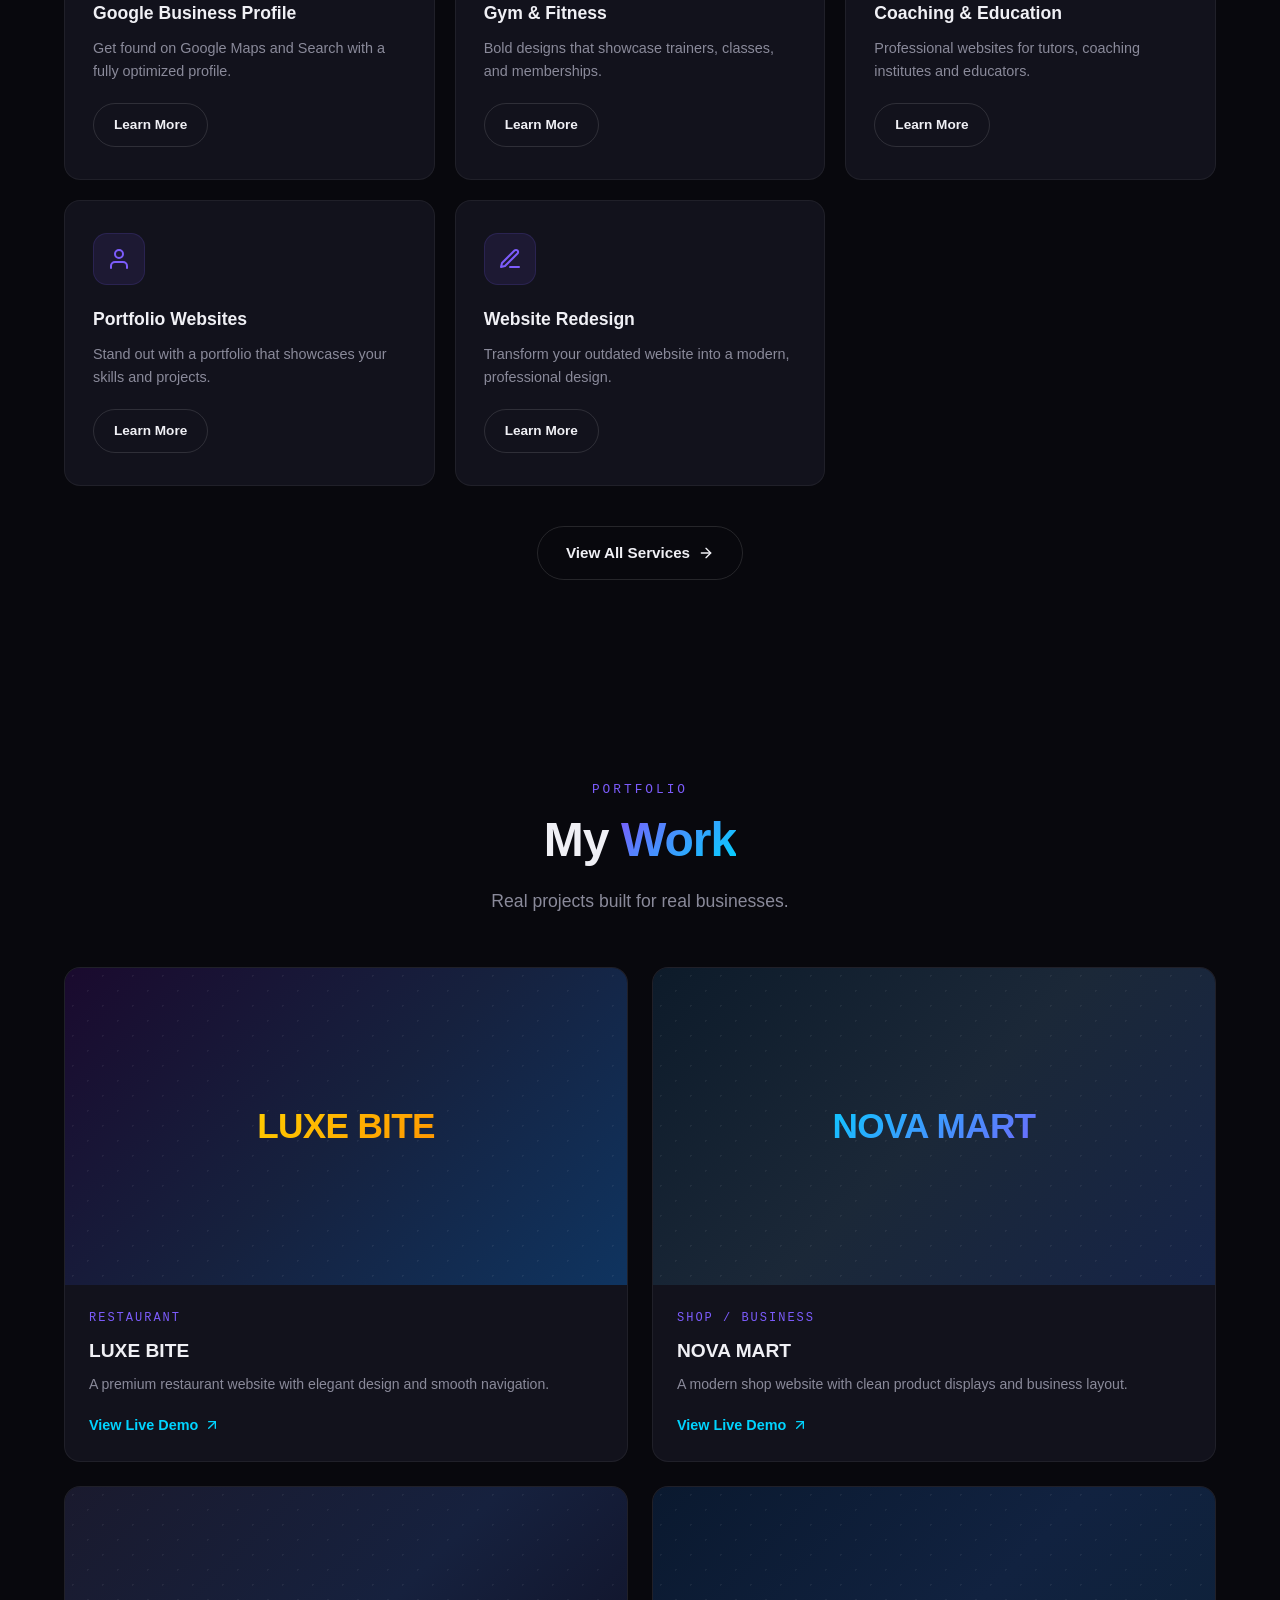
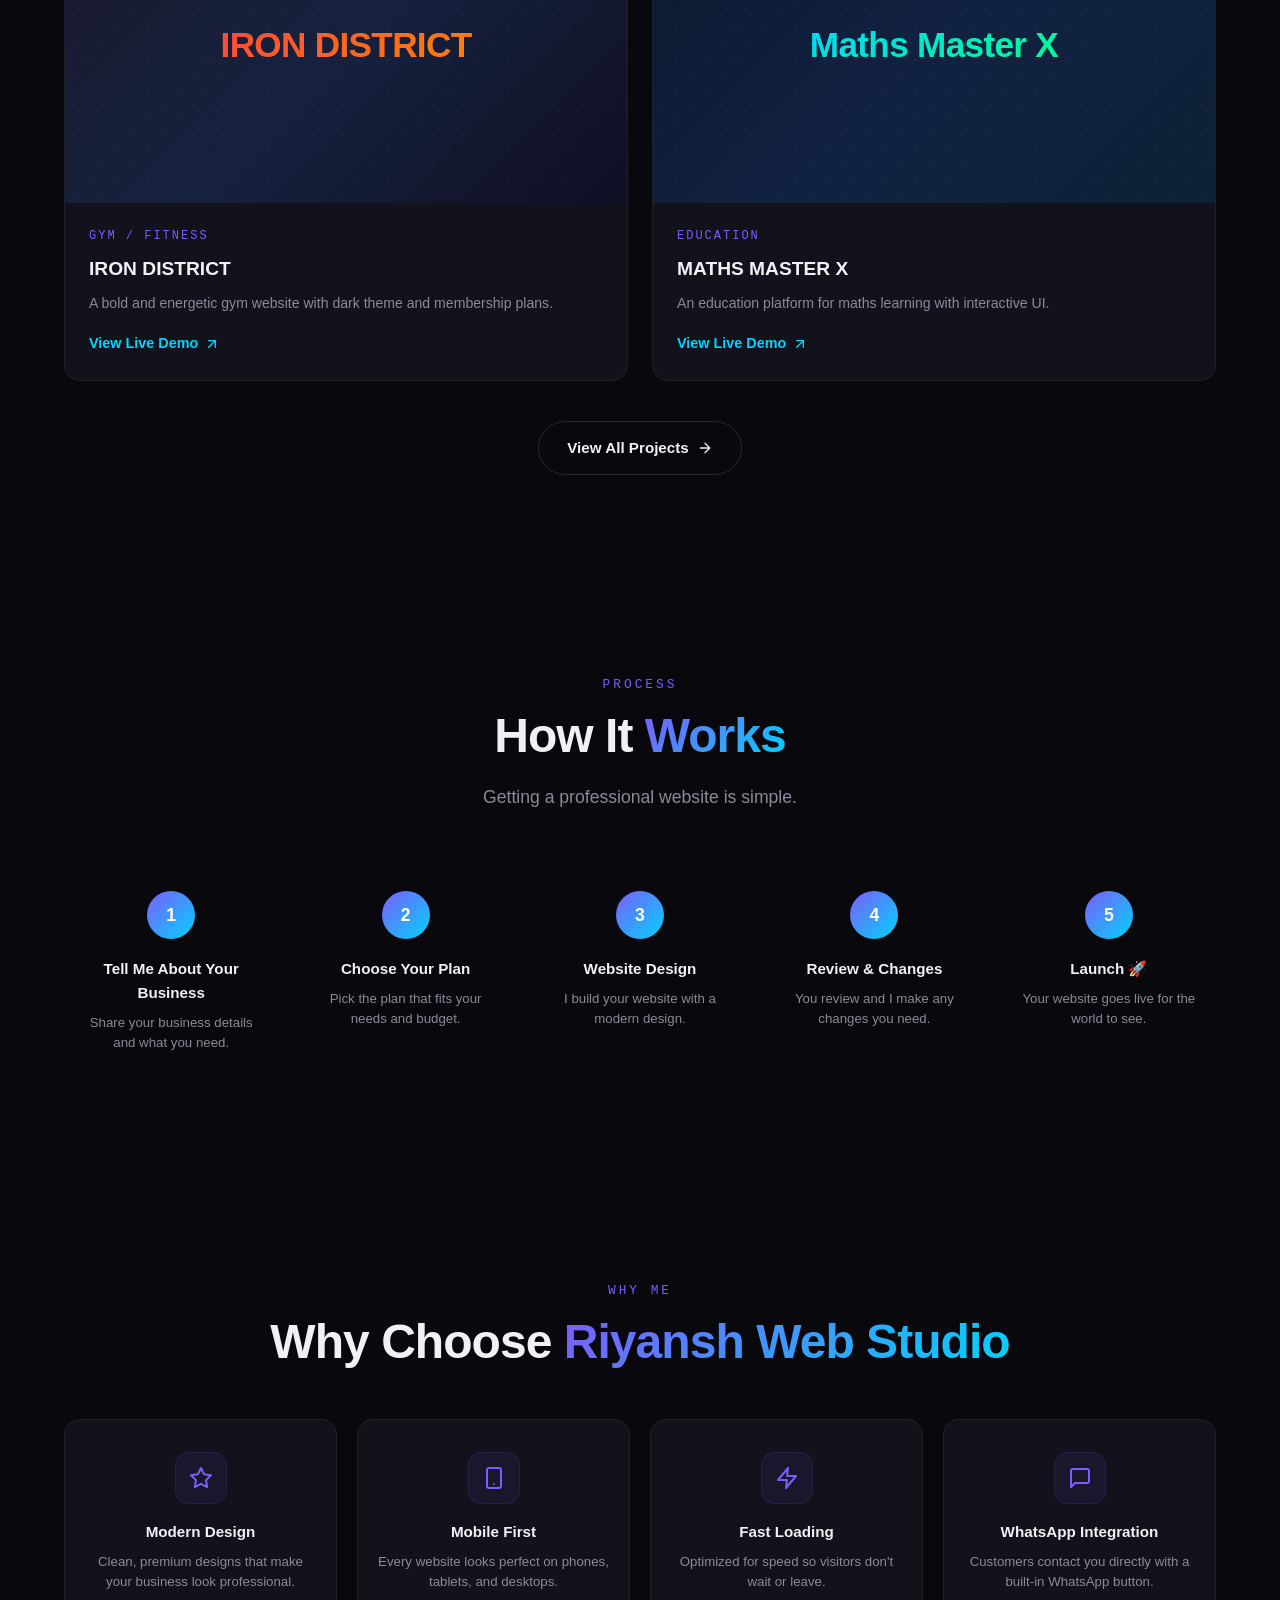
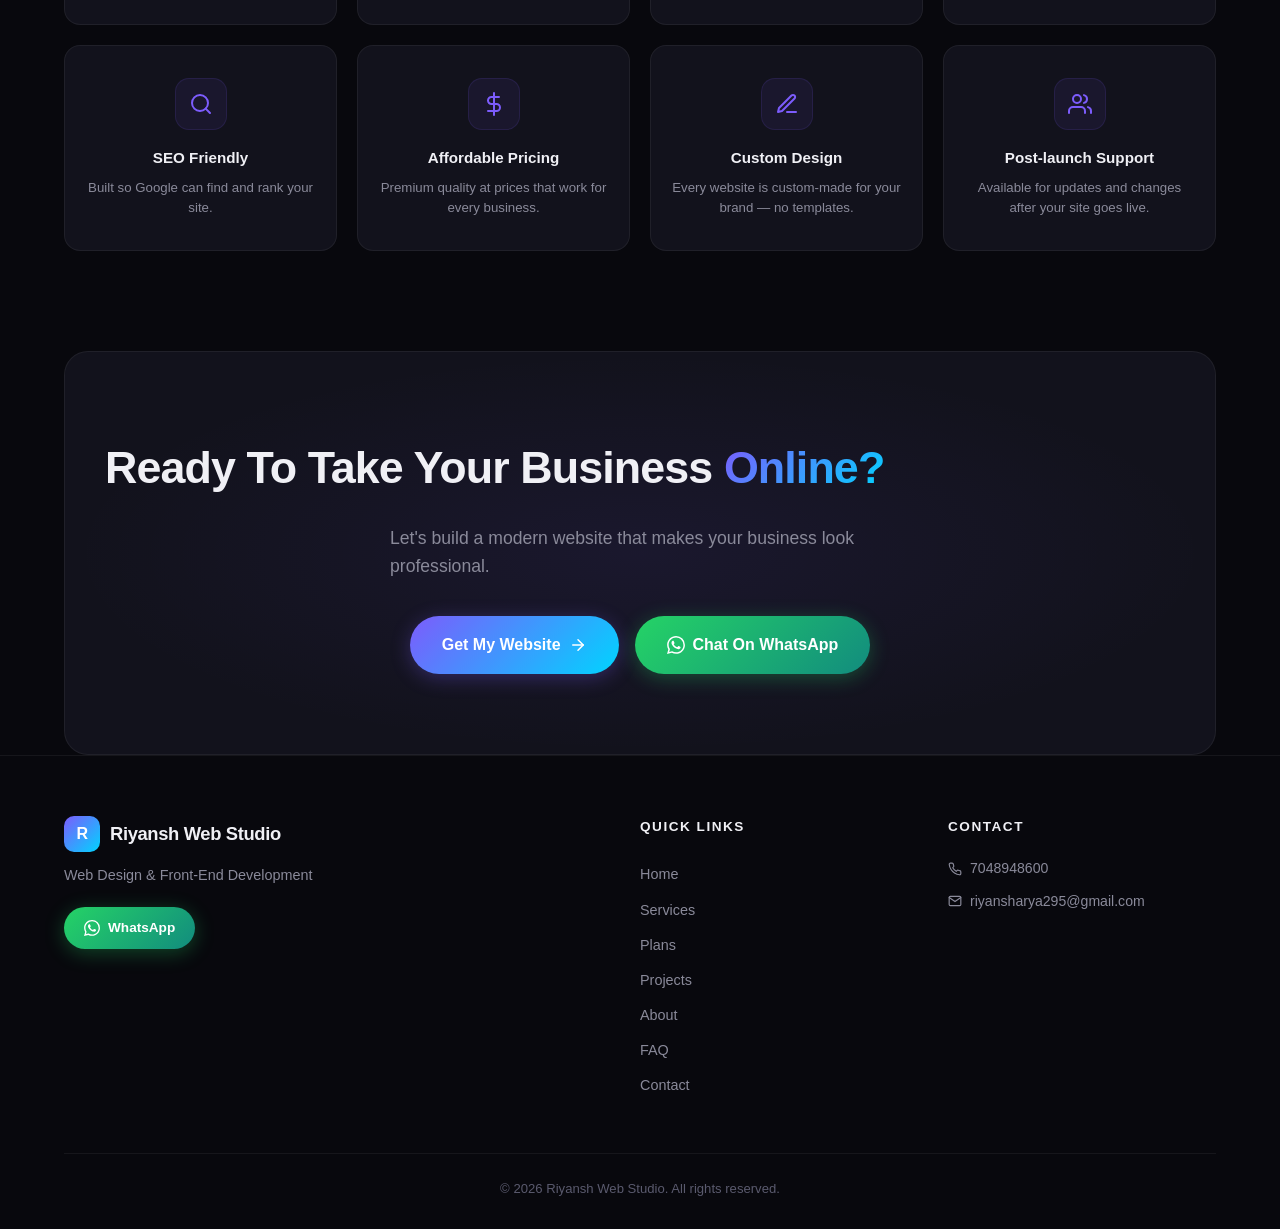
==== commit 23936e6b: "Add files via upload" ====
--- a/index.html
+++ b/index.html
@@ -3,14 +3,16 @@
 <head>
     <meta charset="UTF-8">
     <meta name="viewport" content="width=device-width, initial-scale=1.0">
-    <title>Riyansh Web Studio — Modern Websites for Modern Businesses</title>
-    <meta name="description" content="Riyansh Web Studio builds modern, responsive and affordable websites for businesses that want to look professional online.">
+    <title>Riyansh Web Studio | Professional Websites for Businesses</title>
+    <meta name="description" content="Riyansh Web Studio builds modern, responsive and professional websites for businesses. Affordable plans starting at ₹249. Get your website today.">
     <link rel="preconnect" href="https://fonts.googleapis.com">
     <link rel="preconnect" href="https://fonts.gstatic.com" crossorigin>
     <link href="https://fonts.googleapis.com/css2?family=Inter:wght@300;400;500;600;700;800;900&family=JetBrains+Mono:wght@400;500&display=swap" rel="stylesheet">
     <link rel="stylesheet" href="css/style.css">
 </head>
 <body>
+    <!-- Scroll Progress -->
+    <div class="scroll-progress"></div>
     <!-- Page Loader -->
     <div class="page-loader"><div class="loader-spinner"></div></div>
 
@@ -18,6 +20,9 @@
     <div class="bg-grid"></div>
     <div class="bg-glow bg-glow-1"></div>
     <div class="bg-glow bg-glow-2"></div>
+    <div class="bg-orb bg-orb-1"></div>
+    <div class="bg-orb bg-orb-2"></div>
+    <div class="bg-orb bg-orb-3"></div>
 
     <!-- Navbar -->
     <nav class="navbar">
@@ -65,29 +70,29 @@
                     Available for new projects
                 </div>
                 <h1 class="hero-title">
-                    Your Business Deserves a <span class="gradient-text">Professional Website.</span>
+                    Your Business Deserves a Website That <span class="gradient-text">Gets Attention.</span>
                 </h1>
                 <p class="hero-desc">
-                    Modern, responsive and affordable websites designed to help local businesses build a strong online presence.
+                    Modern, responsive and professional websites designed to help businesses build a stronger online presence.
                 </p>
                 <div class="hero-buttons">
-                    <a href="plans.html" class="btn btn-primary">
-                        View Plans
+                    <a href="https://wa.me/917048948600?text=Hi%20Riyansh%2C%20I%27m%20interested%20in%20getting%20a%20website%20for%20my%20business." target="_blank" class="btn btn-primary">
+                        Get Your Website
                         <svg width="16" height="16" viewBox="0 0 24 24" fill="none" stroke="currentColor" stroke-width="2" stroke-linecap="round" stroke-linejoin="round"><line x1="5" y1="12" x2="19" y2="12"/><polyline points="12 5 19 12 12 19"/></svg>
                     </a>
-                    <a href="https://wa.me/917048948600?text=Hi%20Riyansh%2C%20I%27m%20interested%20in%20your%20web%20development%20services." target="_blank" class="btn btn-whatsapp">
-                        <svg width="18" height="18" viewBox="0 0 24 24" fill="#fff"><path d="M17.472 14.382c-.297-.149-1.758-.867-2.03-.967-.273-.099-.471-.148-.67.15-.197.297-.767.966-.94 1.164-.173.199-.347.223-.644.075-.297-.15-1.255-.463-2.39-1.475-.883-.788-1.48-1.761-1.653-2.059-.173-.297-.018-.458.13-.606.134-.133.298-.347.446-.52.149-.174.198-.298.298-.497.099-.198.05-.371-.025-.52-.075-.149-.669-1.612-.916-2.207-.242-.579-.487-.5-.669-.51-.173-.008-.371-.01-.57-.01-.198 0-.52.074-.792.372-.272.297-1.04 1.016-1.04 2.479 0 1.462 1.065 2.875 1.213 3.074.149.198 2.096 3.2 5.077 4.487.709.306 1.262.489 1.694.625.712.227 1.36.195 1.871.118.571-.085 1.758-.719 2.006-1.413.248-.694.248-1.289.173-1.413-.074-.124-.272-.198-.57-.347m-5.421 7.403h-.004a9.87 9.87 0 01-5.031-1.378l-.361-.214-3.741.982.998-3.648-.235-.374a9.86 9.86 0 01-1.51-5.26c.001-5.45 4.436-9.884 9.888-9.884 2.64 0 5.122 1.03 6.988 2.898a9.825 9.825 0 012.893 6.994c-.003 5.45-4.437 9.884-9.885 9.884m8.413-18.297A11.815 11.815 0 0012.05 0C5.495 0 .16 5.335.157 11.892c0 2.096.547 4.142 1.588 5.945L.057 24l6.305-1.654a11.882 11.882 0 005.683 1.448h.005c6.554 0 11.89-5.335 11.893-11.893a11.821 11.821 0 00-3.48-8.413z"/></svg>
-                        Chat on WhatsApp
+                    <a href="projects.html" class="btn btn-secondary">
+                        View My Work
+                        <svg width="16" height="16" viewBox="0 0 24 24" fill="none" stroke="currentColor" stroke-width="2" stroke-linecap="round" stroke-linejoin="round"><line x1="7" y1="17" x2="17" y2="7"/><polyline points="7 7 17 7 17 17"/></svg>
                     </a>
                 </div>
                 <div class="hero-features">
                     <div class="hero-feature">
                         <svg viewBox="0 0 24 24" fill="none" stroke="currentColor" stroke-width="2.5" stroke-linecap="round" stroke-linejoin="round"><polyline points="20 6 9 17 4 12"/></svg>
-                        Modern Design
+                        Mobile Responsive
                     </div>
                     <div class="hero-feature">
                         <svg viewBox="0 0 24 24" fill="none" stroke="currentColor" stroke-width="2.5" stroke-linecap="round" stroke-linejoin="round"><polyline points="20 6 9 17 4 12"/></svg>
-                        Mobile Responsive
+                        Modern UI/UX
                     </div>
                     <div class="hero-feature">
                         <svg viewBox="0 0 24 24" fill="none" stroke="currentColor" stroke-width="2.5" stroke-linecap="round" stroke-linejoin="round"><polyline points="20 6 9 17 4 12"/></svg>
@@ -186,6 +191,30 @@
                     <p class="service-card-desc">Get found on Google Maps and Search with a fully optimized profile.</p>
                     <a href="services.html" class="btn btn-secondary">Learn More</a>
                 </div>
+                <div class="service-card reveal">
+                    <div class="service-icon"><svg width="24" height="24" viewBox="0 0 24 24" fill="none" stroke="#7c5cfc" stroke-width="2" stroke-linecap="round" stroke-linejoin="round"><path d="M6.5 6.5l11 11"/><path d="M21 21l-4.35-4.35"/><path d="M3 3l4.35 4.35"/><circle cx="12" cy="12" r="10"/></svg></div>
+                    <h3 class="service-card-title">Gym &amp; Fitness</h3>
+                    <p class="service-card-desc">Bold designs that showcase trainers, classes, and memberships.</p>
+                    <a href="services.html" class="btn btn-secondary">Learn More</a>
+                </div>
+                <div class="service-card reveal">
+                    <div class="service-icon"><svg width="24" height="24" viewBox="0 0 24 24" fill="none" stroke="#7c5cfc" stroke-width="2" stroke-linecap="round" stroke-linejoin="round"><path d="M2 3h6a4 4 0 0 1 4 4v14a3 3 0 0 0-3-3H2z"/><path d="M22 3h-6a4 4 0 0 0-4 4v14a3 3 0 0 1 3-3h7z"/></svg></div>
+                    <h3 class="service-card-title">Coaching &amp; Education</h3>
+                    <p class="service-card-desc">Professional websites for tutors, coaching institutes and educators.</p>
+                    <a href="services.html" class="btn btn-secondary">Learn More</a>
+                </div>
+                <div class="service-card reveal">
+                    <div class="service-icon"><svg width="24" height="24" viewBox="0 0 24 24" fill="none" stroke="#7c5cfc" stroke-width="2" stroke-linecap="round" stroke-linejoin="round"><path d="M20 21v-2a4 4 0 0 0-4-4H8a4 4 0 0 0-4 4v2"/><circle cx="12" cy="7" r="4"/></svg></div>
+                    <h3 class="service-card-title">Portfolio Websites</h3>
+                    <p class="service-card-desc">Stand out with a portfolio that showcases your skills and projects.</p>
+                    <a href="services.html" class="btn btn-secondary">Learn More</a>
+                </div>
+                <div class="service-card reveal">
+                    <div class="service-icon"><svg width="24" height="24" viewBox="0 0 24 24" fill="none" stroke="#7c5cfc" stroke-width="2" stroke-linecap="round" stroke-linejoin="round"><path d="M12 20h9"/><path d="M16.5 3.5a2.121 2.121 0 0 1 3 3L7 19l-4 1 1-4L16.5 3.5z"/></svg></div>
+                    <h3 class="service-card-title">Website Redesign</h3>
+                    <p class="service-card-desc">Transform your outdated website into a modern, professional design.</p>
+                    <a href="services.html" class="btn btn-secondary">Learn More</a>
+                </div>
             </div>
             <div class="reveal text-center" style="margin-top: 40px;">
                 <a href="services.html" class="btn btn-secondary">
@@ -233,6 +262,34 @@
                         <a href="https://riyansharya29.github.io/Nova-Mart/" target="_blank" class="project-link">View Live Demo <svg viewBox="0 0 24 24" fill="none" stroke="currentColor" stroke-width="2" stroke-linecap="round" stroke-linejoin="round"><line x1="7" y1="17" x2="17" y2="7"/><polyline points="7 7 17 7 17 17"/></svg></a>
                     </div>
                 </div>
+                <div class="project-card reveal">
+                    <div class="project-thumb">
+                        <div class="project-thumb-bg" style="background: linear-gradient(135deg, #1a1a2e 0%, #16213e 50%, #0f0f23 100%);">
+                            <div class="project-thumb-pattern"></div>
+                            <span class="project-thumb-label" style="background: linear-gradient(135deg, #ff4444, #ff8800); -webkit-background-clip: text; -webkit-text-fill-color: transparent; background-clip: text;">IRON DISTRICT</span>
+                        </div>
+                    </div>
+                    <div class="project-info">
+                        <p class="project-category">Gym / Fitness</p>
+                        <h3 class="project-name">IRON DISTRICT</h3>
+                        <p class="project-desc">A bold and energetic gym website with dark theme and membership plans.</p>
+                        <a href="https://riyansharya29.github.io/Irondistrict/" target="_blank" class="project-link">View Live Demo <svg viewBox="0 0 24 24" fill="none" stroke="currentColor" stroke-width="2" stroke-linecap="round" stroke-linejoin="round"><line x1="7" y1="17" x2="17" y2="7"/><polyline points="7 7 17 7 17 17"/></svg></a>
+                    </div>
+                </div>
+                <div class="project-card reveal">
+                    <div class="project-thumb">
+                        <div class="project-thumb-bg" style="background: linear-gradient(135deg, #0a192f 0%, #112240 50%, #0d2137 100%);">
+                            <div class="project-thumb-pattern"></div>
+                            <span class="project-thumb-label" style="background: linear-gradient(135deg, #00d4ff, #00ff88); -webkit-background-clip: text; -webkit-text-fill-color: transparent; background-clip: text;">Maths Master X</span>
+                        </div>
+                    </div>
+                    <div class="project-info">
+                        <p class="project-category">Education</p>
+                        <h3 class="project-name">MATHS MASTER X</h3>
+                        <p class="project-desc">An education platform for maths learning with interactive UI.</p>
+                        <a href="https://riyansharya29.github.io/MathsMasterX/#/home" target="_blank" class="project-link">View Live Demo <svg viewBox="0 0 24 24" fill="none" stroke="currentColor" stroke-width="2" stroke-linecap="round" stroke-linejoin="round"><line x1="7" y1="17" x2="17" y2="7"/><polyline points="7 7 17 7 17 17"/></svg></a>
+                    </div>
+                </div>
             </div>
             <div class="reveal text-center" style="margin-top: 40px;">
                 <a href="projects.html" class="btn btn-secondary">
@@ -281,8 +338,59 @@
         </div>
     </section>
 
+    <!-- Why Choose Me -->
+    <section class="section" id="why-choose">
+        <div class="container">
+            <div class="reveal text-center">
+                <span class="section-label">Why Me</span>
+                <h2 class="section-title">Why Choose <span class="gradient-text">Riyansh Web Studio</span></h2>
+            </div>
+            <div class="why-grid">
+                <div class="why-card reveal">
+                    <div class="why-icon"><svg width="24" height="24" viewBox="0 0 24 24" fill="none" stroke="#7c5cfc" stroke-width="2" stroke-linecap="round" stroke-linejoin="round"><polygon points="12 2 15.09 8.26 22 9.27 17 14.14 18.18 21.02 12 17.77 5.82 21.02 7 14.14 2 9.27 8.91 8.26 12 2"/></svg></div>
+                    <h3 class="why-title">Modern Design</h3>
+                    <p class="why-desc">Clean, premium designs that make your business look professional.</p>
+                </div>
+                <div class="why-card reveal">
+                    <div class="why-icon"><svg width="24" height="24" viewBox="0 0 24 24" fill="none" stroke="#7c5cfc" stroke-width="2" stroke-linecap="round" stroke-linejoin="round"><rect x="5" y="2" width="14" height="20" rx="2" ry="2"/><line x1="12" y1="18" x2="12.01" y2="18"/></svg></div>
+                    <h3 class="why-title">Mobile First</h3>
+                    <p class="why-desc">Every website looks perfect on phones, tablets, and desktops.</p>
+                </div>
+                <div class="why-card reveal">
+                    <div class="why-icon"><svg width="24" height="24" viewBox="0 0 24 24" fill="none" stroke="#7c5cfc" stroke-width="2" stroke-linecap="round" stroke-linejoin="round"><polygon points="13 2 3 14 12 14 11 22 21 10 12 10 13 2"/></svg></div>
+                    <h3 class="why-title">Fast Loading</h3>
+                    <p class="why-desc">Optimized for speed so visitors don't wait or leave.</p>
+                </div>
+                <div class="why-card reveal">
+                    <div class="why-icon"><svg width="24" height="24" viewBox="0 0 24 24" fill="none" stroke="#7c5cfc" stroke-width="2" stroke-linecap="round" stroke-linejoin="round"><path d="M21 15a2 2 0 0 1-2 2H7l-4 4V5a2 2 0 0 1 2-2h14a2 2 0 0 1 2 2z"/></svg></div>
+                    <h3 class="why-title">WhatsApp Integration</h3>
+                    <p class="why-desc">Customers contact you directly with a built-in WhatsApp button.</p>
+                </div>
+                <div class="why-card reveal">
+                    <div class="why-icon"><svg width="24" height="24" viewBox="0 0 24 24" fill="none" stroke="#7c5cfc" stroke-width="2" stroke-linecap="round" stroke-linejoin="round"><circle cx="11" cy="11" r="8"/><line x1="21" y1="21" x2="16.65" y2="16.65"/></svg></div>
+                    <h3 class="why-title">SEO Friendly</h3>
+                    <p class="why-desc">Built so Google can find and rank your site.</p>
+                </div>
+                <div class="why-card reveal">
+                    <div class="why-icon"><svg width="24" height="24" viewBox="0 0 24 24" fill="none" stroke="#7c5cfc" stroke-width="2" stroke-linecap="round" stroke-linejoin="round"><line x1="12" y1="1" x2="12" y2="23"/><path d="M17 5H9.5a3.5 3.5 0 0 0 0 7h5a3.5 3.5 0 0 1 0 7H6"/></svg></div>
+                    <h3 class="why-title">Affordable Pricing</h3>
+                    <p class="why-desc">Premium quality at prices that work for every business.</p>
+                </div>
+                <div class="why-card reveal">
+                    <div class="why-icon"><svg width="24" height="24" viewBox="0 0 24 24" fill="none" stroke="#7c5cfc" stroke-width="2" stroke-linecap="round" stroke-linejoin="round"><path d="M12 20h9"/><path d="M16.5 3.5a2.121 2.121 0 0 1 3 3L7 19l-4 1 1-4L16.5 3.5z"/></svg></div>
+                    <h3 class="why-title">Custom Design</h3>
+                    <p class="why-desc">Every website is custom-made for your brand — no templates.</p>
+                </div>
+                <div class="why-card reveal">
+                    <div class="why-icon"><svg width="24" height="24" viewBox="0 0 24 24" fill="none" stroke="#7c5cfc" stroke-width="2" stroke-linecap="round" stroke-linejoin="round"><path d="M17 21v-2a4 4 0 0 0-4-4H5a4 4 0 0 0-4 4v2"/><circle cx="9" cy="7" r="4"/><path d="M23 21v-2a4 4 0 0 0-3-3.87"/><path d="M16 3.13a4 4 0 0 1 0 7.75"/></svg></div>
+                    <h3 class="why-title">Post-launch Support</h3>
+                    <p class="why-desc">Available for updates and changes after your site goes live.</p>
+                </div>
+            </div>
+        </div>
+    </section>
+
     <!-- CTA -->
-    <section class="cta-section">
         <div class="container">
             <div class="cta-box reveal">
                 <h2 class="cta-title">Ready To Take Your Business <span class="gradient-text">Online?</span></h2>
@@ -310,7 +418,7 @@
                         <div class="nav-logo-icon">R</div>
                         <span>Riyansh Web Studio</span>
                     </a>
-                    <p class="footer-brand-desc">Modern websites for modern businesses.</p>
+                    <p class="footer-brand-desc">Web Design &amp; Front-End Development</p>
                     <div class="footer-whatsapp-cta">
                         <a href="https://wa.me/917048948600?text=Hi%20Riyansh%2C%20I%27m%20interested%20in%20your%20web%20development%20services." target="_blank" class="btn btn-whatsapp">
                             <svg width="16" height="16" viewBox="0 0 24 24" fill="#fff"><path d="M17.472 14.382c-.297-.149-1.758-.867-2.03-.967-.273-.099-.471-.148-.67.15-.197.297-.767.966-.94 1.164-.173.199-.347.223-.644.075-.297-.15-1.255-.463-2.39-1.475-.883-.788-1.48-1.761-1.653-2.059-.173-.297-.018-.458.13-.606.134-.133.298-.347.446-.52.149-.174.198-.298.298-.497.099-.198.05-.371-.025-.52-.075-.149-.669-1.612-.916-2.207-.242-.579-.487-.5-.669-.51-.173-.008-.371-.01-.57-.01-.198 0-.52.074-.792.372-.272.297-1.04 1.016-1.04 2.479 0 1.462 1.065 2.875 1.213 3.074.149.198 2.096 3.2 5.077 4.487.709.306 1.262.489 1.694.625.712.227 1.36.195 1.871.118.571-.085 1.758-.719 2.006-1.413.248-.694.248-1.289.173-1.413-.074-.124-.272-.198-.57-.347m-5.421 7.403h-.004a9.87 9.87 0 01-5.031-1.378l-.361-.214-3.741.982.998-3.648-.235-.374a9.86 9.86 0 01-1.51-5.26c.001-5.45 4.436-9.884 9.888-9.884 2.64 0 5.122 1.03 6.988 2.898a9.825 9.825 0 012.893 6.994c-.003 5.45-4.437 9.884-9.885 9.884m8.413-18.297A11.815 11.815 0 0012.05 0C5.495 0 .16 5.335.157 11.892c0 2.096.547 4.142 1.588 5.945L.057 24l6.305-1.654a11.882 11.882 0 005.683 1.448h.005c6.554 0 11.89-5.335 11.893-11.893a11.821 11.821 0 00-3.48-8.413z"/></svg>
--- a/css/style.css
+++ b/css/style.css
@@ -0,0 +1,2713 @@
+/* ========================================
+   RIYANSH WEB STUDIO — GLOBAL STYLES
+   ======================================== */
+
+/* VARIABLES & RESET */
+:root {
+    --bg-primary: #08080d;
+    --bg-secondary: #0e0e16;
+    --bg-card: #12121c;
+    --bg-card-hover: #181825;
+    --border-color: rgba(255, 255, 255, 0.06);
+    --border-hover: rgba(255, 255, 255, 0.12);
+    --text-primary: #f0f0f5;
+    --text-secondary: #8a8a9a;
+    --text-muted: #5a5a6e;
+    --accent-1: #7c5cfc;
+    --accent-2: #00d4ff;
+    --accent-3: #a855f7;
+    --gradient-main: linear-gradient(135deg, #7c5cfc 0%, #00d4ff 100%);
+    --gradient-purple: linear-gradient(135deg, #7c5cfc 0%, #a855f7 100%);
+    --gradient-dark: linear-gradient(180deg, #08080d 0%, #0e0e16 100%);
+    --gradient-card: linear-gradient(145deg, rgba(124, 92, 252, 0.08) 0%, rgba(0, 212, 255, 0.04) 100%);
+    --shadow-sm: 0 2px 8px rgba(0, 0, 0, 0.3);
+    --shadow-md: 0 8px 30px rgba(0, 0, 0, 0.4);
+    --shadow-lg: 0 20px 60px rgba(0, 0, 0, 0.5);
+    --shadow-glow: 0 0 40px rgba(124, 92, 252, 0.15);
+    --radius-sm: 8px;
+    --radius-md: 12px;
+    --radius-lg: 16px;
+    --radius-xl: 24px;
+    --font-main: 'Inter', -apple-system, BlinkMacSystemFont, sans-serif;
+    --font-mono: 'JetBrains Mono', monospace;
+    --transition: 0.3s cubic-bezier(0.4, 0, 0.2, 1);
+    --max-width: 1200px;
+    --nav-height: 72px;
+}
+
+*, *::before, *::after {
+    margin: 0;
+    padding: 0;
+    box-sizing: border-box;
+}
+
+html {
+    scroll-behavior: smooth;
+    scroll-padding-top: 80px;
+}
+
+body {
+    font-family: var(--font-main);
+    background: var(--bg-primary);
+    color: var(--text-primary);
+    line-height: 1.6;
+    overflow-x: hidden;
+    -webkit-font-smoothing: antialiased;
+    -moz-osx-font-smoothing: grayscale;
+}
+
+body.no-scroll {
+    overflow: hidden;
+}
+
+a { text-decoration: none; color: inherit; }
+ul { list-style: none; }
+img { max-width: 100%; display: block; }
+
+/* ========================================
+   PAGE LOADER
+   ======================================== */
+.page-loader {
+    position: fixed;
+    inset: 0;
+    background: var(--bg-primary);
+    z-index: 10000;
+    display: flex;
+    align-items: center;
+    justify-content: center;
+    transition: opacity 0.5s ease, visibility 0.5s ease;
+}
+
+.page-loader.hidden {
+    opacity: 0;
+    visibility: hidden;
+}
+
+.loader-spinner {
+    width: 40px;
+    height: 40px;
+    border: 3px solid rgba(124, 92, 252, 0.15);
+    border-top-color: var(--accent-1);
+    border-radius: 50%;
+    animation: spin 0.8s linear infinite;
+}
+
+@keyframes spin {
+    to { transform: rotate(360deg); }
+}
+
+/* ========================================
+   UTILITY CLASSES
+   ======================================== */
+.container {
+    width: 100%;
+    max-width: var(--max-width);
+    margin: 0 auto;
+    padding: 0 24px;
+}
+
+.section {
+    padding: 100px 0;
+    position: relative;
+}
+
+.section-label {
+    font-family: var(--font-mono);
+    font-size: 0.8rem;
+    font-weight: 500;
+    text-transform: uppercase;
+    letter-spacing: 3px;
+    color: var(--accent-1);
+    margin-bottom: 12px;
+    display: block;
+}
+
+.section-title {
+    font-size: clamp(2rem, 5vw, 3rem);
+    font-weight: 800;
+    line-height: 1.15;
+    margin-bottom: 20px;
+    letter-spacing: -0.02em;
+}
+
+.section-subtitle {
+    font-size: 1.1rem;
+    color: var(--text-secondary);
+    max-width: 600px;
+    line-height: 1.7;
+}
+
+.gradient-text {
+    background: var(--gradient-main);
+    -webkit-background-clip: text;
+    -webkit-text-fill-color: transparent;
+    background-clip: text;
+}
+
+.text-center { text-align: center; }
+
+/* ========================================
+   BUTTONS
+   ======================================== */
+.btn {
+    display: inline-flex;
+    align-items: center;
+    gap: 8px;
+    padding: 14px 28px;
+    border-radius: 50px;
+    font-family: var(--font-main);
+    font-size: 0.95rem;
+    font-weight: 600;
+    border: none;
+    cursor: pointer;
+    transition: var(--transition);
+    white-space: nowrap;
+}
+
+.btn-primary {
+    background: var(--gradient-main);
+    color: #fff;
+    box-shadow: 0 4px 20px rgba(124, 92, 252, 0.3);
+}
+
+.btn-primary:hover {
+    transform: translateY(-2px);
+    box-shadow: 0 8px 30px rgba(124, 92, 252, 0.45);
+}
+
+.btn-secondary {
+    background: transparent;
+    color: var(--text-primary);
+    border: 1px solid var(--border-hover);
+}
+
+.btn-secondary:hover {
+    background: rgba(255, 255, 255, 0.05);
+    border-color: rgba(255, 255, 255, 0.2);
+    transform: translateY(-2px);
+}
+
+.btn-whatsapp {
+    background: linear-gradient(135deg, #25d366 0%, #128c7e 100%);
+    color: #fff;
+    box-shadow: 0 4px 20px rgba(37, 211, 102, 0.3);
+}
+
+.btn-whatsapp:hover {
+    transform: translateY(-2px);
+    box-shadow: 0 8px 30px rgba(37, 211, 102, 0.45);
+}
+
+/* ========================================
+   SCROLL REVEAL
+   ======================================== */
+.reveal {
+    opacity: 0;
+    transform: translateY(30px);
+    transition: opacity 0.7s cubic-bezier(0.4, 0, 0.2, 1), transform 0.7s cubic-bezier(0.4, 0, 0.2, 1);
+}
+
+.reveal.visible {
+    opacity: 1;
+    transform: translateY(0);
+}
+
+/* ========================================
+   BACKGROUND EFFECTS
+   ======================================== */
+.bg-grid {
+    position: fixed;
+    inset: 0;
+    background-image:
+        linear-gradient(rgba(255, 255, 255, 0.02) 1px, transparent 1px),
+        linear-gradient(90deg, rgba(255, 255, 255, 0.02) 1px, transparent 1px);
+    background-size: 60px 60px;
+    pointer-events: none;
+    z-index: 0;
+}
+
+.bg-glow {
+    position: fixed;
+    width: 600px;
+    height: 600px;
+    border-radius: 50%;
+    filter: blur(150px);
+    opacity: 0.07;
+    pointer-events: none;
+    z-index: 0;
+}
+
+.bg-glow-1 { top: -200px; right: -100px; background: var(--accent-1); }
+.bg-glow-2 { bottom: 30%; left: -200px; background: var(--accent-2); }
+
+/* ========================================
+   NAVBAR
+   ======================================== */
+.navbar {
+    position: fixed;
+    top: 0;
+    left: 0;
+    right: 0;
+    z-index: 1000;
+    padding: 16px 0;
+    transition: var(--transition);
+}
+
+.navbar.scrolled {
+    background: rgba(8, 8, 13, 0.88);
+    backdrop-filter: blur(20px);
+    -webkit-backdrop-filter: blur(20px);
+    border-bottom: 1px solid var(--border-color);
+    padding: 12px 0;
+}
+
+.navbar .container {
+    display: flex;
+    align-items: center;
+    justify-content: space-between;
+}
+
+.nav-logo {
+    font-size: 1.15rem;
+    font-weight: 800;
+    letter-spacing: -0.02em;
+    display: flex;
+    align-items: center;
+    gap: 10px;
+}
+
+.nav-logo-icon {
+    width: 36px;
+    height: 36px;
+    background: var(--gradient-main);
+    border-radius: 10px;
+    display: flex;
+    align-items: center;
+    justify-content: center;
+    font-size: 1rem;
+    font-weight: 900;
+    color: #fff;
+}
+
+.nav-links {
+    display: flex;
+    align-items: center;
+    gap: 28px;
+}
+
+.nav-links a {
+    font-size: 0.88rem;
+    font-weight: 500;
+    color: var(--text-secondary);
+    transition: var(--transition);
+    position: relative;
+}
+
+.nav-links a:hover,
+.nav-links a.active {
+    color: var(--text-primary);
+}
+
+.nav-links a::after {
+    content: '';
+    position: absolute;
+    bottom: -4px;
+    left: 0;
+    width: 0;
+    height: 2px;
+    background: var(--gradient-main);
+    transition: var(--transition);
+    border-radius: 1px;
+}
+
+.nav-links a:hover::after,
+.nav-links a.active::after {
+    width: 100%;
+}
+
+.nav-actions {
+    display: flex;
+    align-items: center;
+    gap: 12px;
+}
+
+.nav-btn {
+    padding: 10px 22px;
+    font-size: 0.85rem;
+}
+
+.nav-toggle {
+    display: none;
+    flex-direction: column;
+    gap: 5px;
+    cursor: pointer;
+    padding: 4px;
+    z-index: 1001;
+    background: none;
+    border: none;
+}
+
+.nav-toggle span {
+    width: 24px;
+    height: 2px;
+    background: var(--text-primary);
+    border-radius: 2px;
+    transition: var(--transition);
+    display: block;
+}
+
+.nav-toggle.active span:nth-child(1) { transform: rotate(45deg) translate(5px, 5px); }
+.nav-toggle.active span:nth-child(2) { opacity: 0; }
+.nav-toggle.active span:nth-child(3) { transform: rotate(-45deg) translate(5px, -5px); }
+
+/* Mobile Nav */
+.mobile-nav {
+    display: none;
+    position: fixed;
+    inset: 0;
+    background: rgba(8, 8, 13, 0.97);
+    backdrop-filter: blur(20px);
+    -webkit-backdrop-filter: blur(20px);
+    z-index: 999;
+    flex-direction: column;
+    align-items: center;
+    justify-content: center;
+    gap: 24px;
+    opacity: 0;
+    transition: opacity 0.3s ease;
+}
+
+.mobile-nav.active {
+    display: flex;
+    opacity: 1;
+}
+
+.mobile-nav a {
+    font-size: 1.25rem;
+    font-weight: 600;
+    color: var(--text-secondary);
+    transition: var(--transition);
+}
+
+.mobile-nav a:hover,
+.mobile-nav a.active {
+    color: var(--text-primary);
+}
+
+/* ========================================
+   PAGE HEADER (inner pages)
+   ======================================== */
+.page-header {
+    padding-top: calc(var(--nav-height) + 60px);
+    padding-bottom: 40px;
+    text-align: center;
+    position: relative;
+}
+
+.page-header::after {
+    content: '';
+    position: absolute;
+    bottom: 0;
+    left: 50%;
+    transform: translateX(-50%);
+    width: 80px;
+    height: 2px;
+    background: var(--gradient-main);
+    border-radius: 1px;
+}
+
+.page-header .section-title {
+    margin-bottom: 12px;
+}
+
+.page-header .section-subtitle {
+    margin: 0 auto;
+}
+
+/* ========================================
+   HERO (Home)
+   ======================================== */
+.hero {
+    min-height: 100vh;
+    display: flex;
+    align-items: center;
+    padding-top: var(--nav-height);
+    position: relative;
+    overflow: hidden;
+}
+
+.hero .container {
+    display: grid;
+    grid-template-columns: 1fr 1fr;
+    gap: 60px;
+    align-items: center;
+}
+
+.hero-content { position: relative; z-index: 2; }
+
+.hero-badge {
+    display: inline-flex;
+    align-items: center;
+    gap: 8px;
+    padding: 8px 16px;
+    background: rgba(124, 92, 252, 0.1);
+    border: 1px solid rgba(124, 92, 252, 0.2);
+    border-radius: 50px;
+    font-size: 0.8rem;
+    font-weight: 500;
+    color: var(--accent-1);
+    margin-bottom: 28px;
+}
+
+.hero-badge-dot {
+    width: 6px;
+    height: 6px;
+    background: var(--accent-1);
+    border-radius: 50%;
+    animation: pulse-dot 2s infinite;
+}
+
+@keyframes pulse-dot {
+    0%, 100% { opacity: 1; }
+    50% { opacity: 0.3; }
+}
+
+.hero-title {
+    font-size: clamp(2.4rem, 5.5vw, 3.6rem);
+    font-weight: 900;
+    line-height: 1.1;
+    letter-spacing: -0.03em;
+    margin-bottom: 24px;
+}
+
+.hero-desc {
+    font-size: 1.12rem;
+    color: var(--text-secondary);
+    line-height: 1.7;
+    margin-bottom: 36px;
+    max-width: 500px;
+}
+
+.hero-buttons {
+    display: flex;
+    gap: 16px;
+    flex-wrap: wrap;
+    margin-bottom: 48px;
+}
+
+.hero-features {
+    display: grid;
+    grid-template-columns: 1fr 1fr;
+    gap: 14px;
+}
+
+.hero-feature {
+    display: flex;
+    align-items: center;
+    gap: 10px;
+    font-size: 0.9rem;
+    color: var(--text-secondary);
+}
+
+.hero-feature svg {
+    width: 18px;
+    height: 18px;
+    flex-shrink: 0;
+    color: #25d366;
+}
+
+/* Hero Visual */
+.hero-visual {
+    position: relative;
+    display: flex;
+    align-items: center;
+    justify-content: center;
+}
+
+.mockup-wrapper {
+    position: relative;
+    width: 100%;
+    max-width: 480px;
+}
+
+.mockup-laptop-screen {
+    width: 100%;
+    aspect-ratio: 16 / 10;
+    background: var(--bg-card);
+    border-radius: 12px;
+    border: 2px solid rgba(255, 255, 255, 0.08);
+    overflow: hidden;
+    position: relative;
+    box-shadow: var(--shadow-lg), var(--shadow-glow);
+}
+
+.mockup-laptop-screen::before {
+    content: '';
+    position: absolute;
+    inset: 0;
+    background: linear-gradient(135deg, rgba(124, 92, 252, 0.1) 0%, rgba(0, 212, 255, 0.05) 50%, rgba(168, 85, 247, 0.08) 100%);
+}
+
+.mockup-screen-content {
+    position: relative;
+    padding: 16px;
+    height: 100%;
+    display: flex;
+    flex-direction: column;
+    gap: 8px;
+}
+
+.mockup-nav-bar {
+    display: flex;
+    align-items: center;
+    gap: 6px;
+    padding: 8px 12px;
+    background: rgba(255, 255, 255, 0.04);
+    border-radius: 6px;
+}
+
+.mockup-nav-dot { width: 6px; height: 6px; border-radius: 50%; }
+.mockup-nav-dot:nth-child(1) { background: #ff5f57; }
+.mockup-nav-dot:nth-child(2) { background: #ffbd2e; }
+.mockup-nav-dot:nth-child(3) { background: #28c840; }
+
+.mockup-nav-url {
+    flex: 1;
+    margin-left: 8px;
+    height: 6px;
+    background: rgba(255, 255, 255, 0.08);
+    border-radius: 3px;
+}
+
+.mockup-body {
+    flex: 1;
+    display: flex;
+    flex-direction: column;
+    gap: 8px;
+    padding-top: 8px;
+}
+
+.mockup-hero-block {
+    height: 40%;
+    background: linear-gradient(135deg, rgba(124, 92, 252, 0.2) 0%, rgba(0, 212, 255, 0.15) 100%);
+    border-radius: 8px;
+    display: flex;
+    flex-direction: column;
+    align-items: center;
+    justify-content: center;
+    gap: 6px;
+}
+
+.mockup-hero-line { height: 6px; border-radius: 3px; background: rgba(255, 255, 255, 0.15); }
+.mockup-hero-line:nth-child(1) { width: 60%; }
+.mockup-hero-line:nth-child(2) { width: 40%; height: 4px; background: rgba(255, 255, 255, 0.08); }
+.mockup-hero-line:nth-child(3) { width: 25%; height: 14px; background: var(--gradient-main); border-radius: 7px; margin-top: 4px; }
+
+.mockup-cards-row { display: flex; gap: 6px; flex: 1; }
+
+.mockup-mini-card {
+    flex: 1;
+    background: rgba(255, 255, 255, 0.03);
+    border: 1px solid rgba(255, 255, 255, 0.05);
+    border-radius: 6px;
+    padding: 8px;
+    display: flex;
+    flex-direction: column;
+    gap: 4px;
+}
+
+.mockup-mini-card-circle { width: 14px; height: 14px; border-radius: 50%; background: rgba(124, 92, 252, 0.2); }
+.mockup-mini-card-line { height: 3px; background: rgba(255, 255, 255, 0.06); border-radius: 2px; }
+.mockup-mini-card-line:nth-child(2) { width: 80%; }
+.mockup-mini-card-line:nth-child(3) { width: 60%; }
+
+.mockup-laptop-base {
+    width: 110%;
+    height: 12px;
+    margin-left: -5%;
+    background: linear-gradient(180deg, rgba(255, 255, 255, 0.06) 0%, rgba(255, 255, 255, 0.02) 100%);
+    border-radius: 0 0 8px 8px;
+}
+
+.hero-float {
+    position: absolute;
+    border-radius: var(--radius-md);
+    padding: 12px 16px;
+    background: rgba(18, 18, 28, 0.9);
+    border: 1px solid var(--border-color);
+    backdrop-filter: blur(10px);
+    box-shadow: var(--shadow-md);
+    z-index: 4;
+    animation: float 6s ease-in-out infinite;
+}
+
+.hero-float-1 {
+    top: 10%;
+    right: -20px;
+    display: flex;
+    align-items: center;
+    gap: 8px;
+    font-size: 0.75rem;
+    font-weight: 600;
+}
+
+.hero-float-1 .dot { width: 8px; height: 8px; background: #25d366; border-radius: 50%; }
+
+.hero-float-2 {
+    bottom: 20%;
+    left: -30px;
+    animation-delay: -3s;
+    font-size: 0.75rem;
+    color: var(--text-secondary);
+}
+
+.hero-float-2 span { color: var(--accent-2); font-weight: 700; }
+
+@keyframes float {
+    0%, 100% { transform: translateY(0px); }
+    50% { transform: translateY(-12px); }
+}
+
+/* ========================================
+   SERVICE CARDS
+   ======================================== */
+.services-grid {
+    display: grid;
+    grid-template-columns: repeat(auto-fill, minmax(280px, 1fr));
+    gap: 20px;
+    margin-top: 50px;
+}
+
+.service-card {
+    background: var(--bg-card);
+    border: 1px solid var(--border-color);
+    border-radius: var(--radius-lg);
+    padding: 32px 28px;
+    transition: var(--transition);
+    position: relative;
+    overflow: hidden;
+    display: flex;
+    flex-direction: column;
+}
+
+.service-card::before {
+    content: '';
+    position: absolute;
+    inset: 0;
+    background: var(--gradient-card);
+    opacity: 0;
+    transition: var(--transition);
+}
+
+.service-card::after {
+    content: '';
+    position: absolute;
+    bottom: 0;
+    left: 0;
+    width: 0;
+    height: 2px;
+    background: var(--gradient-main);
+    transition: width 0.4s cubic-bezier(0.4, 0, 0.2, 1);
+}
+
+.service-card:hover {
+    border-color: var(--border-hover);
+    transform: translateY(-4px);
+    box-shadow: var(--shadow-glow);
+}
+
+.service-card:hover::before { opacity: 1; }
+.service-card:hover::after { width: 100%; }
+
+.service-card:hover .service-icon {
+    transform: scale(1.08) rotate(-3deg);
+    background: rgba(124, 92, 252, 0.18);
+    border-color: rgba(124, 92, 252, 0.3);
+    box-shadow: 0 0 20px rgba(124, 92, 252, 0.15);
+}
+
+.service-icon {
+    width: 52px;
+    height: 52px;
+    border-radius: 14px;
+    display: flex;
+    align-items: center;
+    justify-content: center;
+    margin-bottom: 20px;
+    position: relative;
+    z-index: 1;
+    background: rgba(124, 92, 252, 0.1);
+    border: 1px solid rgba(124, 92, 252, 0.15);
+    transition: var(--transition);
+}
+
+.service-card-title {
+    font-size: 1.1rem;
+    font-weight: 700;
+    margin-bottom: 10px;
+    position: relative;
+    z-index: 1;
+}
+
+.service-card-desc {
+    font-size: 0.9rem;
+    color: var(--text-secondary);
+    line-height: 1.6;
+    position: relative;
+    z-index: 1;
+    flex: 1;
+    margin-bottom: 20px;
+}
+
+.service-card .btn {
+    position: relative;
+    z-index: 1;
+    align-self: flex-start;
+    padding: 10px 20px;
+    font-size: 0.85rem;
+}
+
+/* ========================================
+   PROJECT CARDS
+   ======================================== */
+.projects-grid {
+    display: grid;
+    grid-template-columns: repeat(2, 1fr);
+    gap: 24px;
+    margin-top: 50px;
+}
+
+.project-card {
+    background: var(--bg-card);
+    border: 1px solid var(--border-color);
+    border-radius: var(--radius-lg);
+    overflow: hidden;
+    transition: var(--transition);
+}
+
+.project-card:hover {
+    border-color: var(--border-hover);
+    transform: translateY(-4px);
+    box-shadow: var(--shadow-glow);
+}
+
+.project-thumb {
+    width: 100%;
+    aspect-ratio: 16 / 9;
+    position: relative;
+    overflow: hidden;
+}
+
+.project-thumb-bg {
+    position: absolute;
+    inset: 0;
+    display: flex;
+    align-items: center;
+    justify-content: center;
+}
+
+.project-thumb-pattern {
+    position: absolute;
+    inset: 0;
+    opacity: 0.06;
+    background-image: radial-gradient(circle at 25% 25%, #fff 1px, transparent 1px),
+                      radial-gradient(circle at 75% 75%, #fff 1px, transparent 1px);
+    background-size: 30px 30px;
+}
+
+.project-thumb-label {
+    font-size: clamp(1.5rem, 3vw, 2.2rem);
+    font-weight: 900;
+    letter-spacing: -0.02em;
+    z-index: 1;
+    text-align: center;
+    padding: 16px;
+}
+
+.project-info { padding: 24px; }
+
+.project-category {
+    font-family: var(--font-mono);
+    font-size: 0.75rem;
+    text-transform: uppercase;
+    letter-spacing: 2px;
+    color: var(--accent-1);
+    margin-bottom: 8px;
+}
+
+.project-name {
+    font-size: 1.2rem;
+    font-weight: 700;
+    margin-bottom: 8px;
+}
+
+.project-desc {
+    font-size: 0.88rem;
+    color: var(--text-secondary);
+    margin-bottom: 16px;
+    line-height: 1.5;
+}
+
+.project-link {
+    display: inline-flex;
+    align-items: center;
+    gap: 6px;
+    font-size: 0.9rem;
+    font-weight: 600;
+    color: var(--accent-2);
+    transition: var(--transition);
+}
+
+.project-link:hover { gap: 10px; }
+.project-link svg { width: 16px; height: 16px; transition: var(--transition); }
+
+/* ========================================
+   PRICING CARDS
+   ======================================== */
+.pricing-grid {
+    display: grid;
+    grid-template-columns: repeat(4, 1fr);
+    gap: 20px;
+    margin-top: 50px;
+}
+
+.pricing-card {
+    background: rgba(18, 18, 28, 0.6);
+    backdrop-filter: blur(12px);
+    -webkit-backdrop-filter: blur(12px);
+    border: 1px solid var(--border-color);
+    border-radius: var(--radius-lg);
+    padding: 32px 24px;
+    transition: var(--transition);
+    display: flex;
+    flex-direction: column;
+    position: relative;
+}
+
+.pricing-card:hover {
+    border-color: var(--border-hover);
+    transform: translateY(-4px);
+    box-shadow: 0 12px 40px rgba(0, 0, 0, 0.3);
+}
+
+.pricing-card.popular {
+    border-color: rgba(124, 92, 252, 0.3);
+    background: linear-gradient(180deg, rgba(124, 92, 252, 0.1) 0%, rgba(18, 18, 28, 0.7) 50%);
+    backdrop-filter: blur(16px);
+    -webkit-backdrop-filter: blur(16px);
+    box-shadow: var(--shadow-glow);
+}
+
+.pricing-card.popular:hover {
+    transform: translateY(-6px);
+    box-shadow: 0 16px 50px rgba(124, 92, 252, 0.2);
+}
+
+.pricing-popular-badge {
+    position: absolute;
+    top: -12px;
+    left: 50%;
+    transform: translateX(-50%);
+    background: var(--gradient-main);
+    color: #fff;
+    font-size: 0.7rem;
+    font-weight: 700;
+    text-transform: uppercase;
+    letter-spacing: 1px;
+    padding: 5px 16px;
+    border-radius: 50px;
+    white-space: nowrap;
+    box-shadow: 0 4px 15px rgba(124, 92, 252, 0.4);
+}
+
+.pricing-name {
+    font-size: 0.85rem;
+    font-weight: 600;
+    text-transform: uppercase;
+    letter-spacing: 1px;
+    color: var(--text-secondary);
+    margin-bottom: 16px;
+}
+
+.pricing-price {
+    font-size: 2.5rem;
+    font-weight: 900;
+    letter-spacing: -0.03em;
+    margin-bottom: 24px;
+}
+
+.pricing-features { flex: 1; margin-bottom: 28px; }
+
+.pricing-feature {
+    display: flex;
+    align-items: flex-start;
+    gap: 10px;
+    padding: 7px 0;
+    font-size: 0.88rem;
+    color: var(--text-secondary);
+}
+
+.pricing-feature svg {
+    width: 16px;
+    height: 16px;
+    flex-shrink: 0;
+    margin-top: 2px;
+    color: var(--accent-1);
+}
+
+.pricing-btn { width: 100%; justify-content: center; }
+
+/* ========================================
+   WHY / FEATURES GRID
+   ======================================== */
+.features-grid {
+    display: grid;
+    grid-template-columns: repeat(4, 1fr);
+    gap: 20px;
+    margin-top: 50px;
+}
+
+.feature-card {
+    text-align: center;
+    padding: 32px 20px;
+    background: var(--bg-card);
+    border: 1px solid var(--border-color);
+    border-radius: var(--radius-lg);
+    transition: var(--transition);
+}
+
+.feature-card:hover {
+    border-color: var(--border-hover);
+    transform: translateY(-4px);
+}
+
+.feature-icon {
+    width: 56px;
+    height: 56px;
+    margin: 0 auto 16px;
+    border-radius: 16px;
+    display: flex;
+    align-items: center;
+    justify-content: center;
+    background: rgba(124, 92, 252, 0.08);
+    border: 1px solid rgba(124, 92, 252, 0.12);
+}
+
+.feature-title {
+    font-size: 1rem;
+    font-weight: 700;
+    margin-bottom: 8px;
+}
+
+.feature-desc {
+    font-size: 0.85rem;
+    color: var(--text-secondary);
+    line-height: 1.5;
+}
+
+/* ========================================
+   STEPS / PROCESS
+   ======================================== */
+.steps-grid {
+    display: grid;
+    grid-template-columns: repeat(5, 1fr);
+    gap: 20px;
+    margin-top: 50px;
+}
+
+.step-card { text-align: center; padding: 28px 16px; }
+
+.step-number {
+    width: 48px;
+    height: 48px;
+    margin: 0 auto 18px;
+    border-radius: 50%;
+    display: flex;
+    align-items: center;
+    justify-content: center;
+    font-size: 1.1rem;
+    font-weight: 800;
+    background: var(--gradient-main);
+    color: #fff;
+    transition: var(--transition);
+}
+
+.step-card:hover .step-number {
+    transform: scale(1.12);
+    box-shadow: 0 0 25px rgba(124, 92, 252, 0.35);
+}
+
+.step-title { font-size: 0.95rem; font-weight: 700; margin-bottom: 8px; }
+.step-desc { font-size: 0.83rem; color: var(--text-secondary); line-height: 1.5; }
+
+/* ========================================
+   GLASSMORPHISM CARDS
+   ======================================== */
+.glass-grid {
+    display: grid;
+    grid-template-columns: repeat(3, 1fr);
+    gap: 20px;
+    margin-top: 50px;
+}
+
+.glass-card {
+    background: rgba(255, 255, 255, 0.03);
+    backdrop-filter: blur(20px);
+    -webkit-backdrop-filter: blur(20px);
+    border: 1px solid rgba(255, 255, 255, 0.08);
+    border-radius: var(--radius-lg);
+    padding: 32px 24px;
+    text-align: center;
+    transition: var(--transition);
+    display: flex;
+    flex-direction: column;
+    align-items: center;
+    gap: 14px;
+}
+
+.glass-card::before {
+    content: '';
+    position: absolute;
+    inset: 0;
+    background: linear-gradient(145deg, rgba(124, 92, 252, 0.06) 0%, rgba(0, 212, 255, 0.03) 100%);
+    opacity: 0;
+    transition: var(--transition);
+    border-radius: var(--radius-lg);
+}
+
+.glass-card:hover {
+    border-color: rgba(124, 92, 252, 0.25);
+    transform: translateY(-6px);
+    box-shadow: 0 20px 50px rgba(124, 92, 252, 0.12);
+}
+
+.glass-card:hover::before { opacity: 1; }
+.glass-card:hover .glass-icon { transform: scale(1.1); }
+
+.glass-icon {
+    width: 56px;
+    height: 56px;
+    border-radius: 16px;
+    display: flex;
+    align-items: center;
+    justify-content: center;
+    transition: var(--transition);
+    position: relative;
+    z-index: 1;
+}
+
+.glass-icon.whatsapp-icon { background: rgba(37, 211, 102, 0.1); border: 1px solid rgba(37, 211, 102, 0.18); }
+.glass-icon.phone-icon { background: rgba(0, 212, 255, 0.1); border: 1px solid rgba(0, 212, 255, 0.18); }
+.glass-icon.email-icon { background: rgba(124, 92, 252, 0.1); border: 1px solid rgba(124, 92, 252, 0.18); }
+
+.glass-card-label {
+    font-size: 0.8rem;
+    font-weight: 500;
+    color: var(--text-muted);
+    text-transform: uppercase;
+    letter-spacing: 1.5px;
+    position: relative;
+    z-index: 1;
+}
+
+.glass-card-value {
+    font-size: 1.05rem;
+    font-weight: 700;
+    color: var(--text-primary);
+    position: relative;
+    z-index: 1;
+    transition: var(--transition);
+}
+
+.glass-card:hover .glass-card-value { color: #fff; }
+
+/* ========================================
+   FAQ ACCORDION
+   ======================================== */
+.faq-wrapper { max-width: 750px; margin: 50px auto 0; }
+
+.faq-item {
+    border: 1px solid var(--border-color);
+    border-radius: var(--radius-md);
+    margin-bottom: 12px;
+    overflow: hidden;
+    transition: var(--transition);
+}
+
+.faq-item:hover { border-color: var(--border-hover); }
+.faq-item.active { border-color: rgba(124, 92, 252, 0.2); }
+
+.faq-question {
+    width: 100%;
+    display: flex;
+    align-items: center;
+    justify-content: space-between;
+    padding: 20px 24px;
+    background: var(--bg-card);
+    border: none;
+    cursor: pointer;
+    text-align: left;
+    font-family: var(--font-main);
+    font-size: 1rem;
+    font-weight: 600;
+    color: var(--text-primary);
+    transition: var(--transition);
+}
+
+.faq-question:hover { background: var(--bg-card-hover); }
+
+.faq-icon {
+    width: 24px;
+    height: 24px;
+    flex-shrink: 0;
+    transition: transform 0.3s ease;
+}
+
+.faq-item.active .faq-icon { transform: rotate(45deg); }
+
+.faq-answer {
+    max-height: 0;
+    overflow: hidden;
+    transition: max-height 0.4s cubic-bezier(0.4, 0, 0.2, 1);
+}
+
+.faq-answer-inner {
+    padding: 0 24px 20px;
+    font-size: 0.92rem;
+    color: var(--text-secondary);
+    line-height: 1.7;
+    background: var(--bg-card);
+}
+
+/* ========================================
+   CONTACT FORM
+   ======================================== */
+.contact-form {
+    background: var(--bg-card);
+    border: 1px solid var(--border-color);
+    border-radius: var(--radius-lg);
+    padding: 36px;
+    max-width: 700px;
+    margin: 40px auto 0;
+}
+
+.contact-form h3 { font-size: 1.3rem; font-weight: 700; margin-bottom: 24px; }
+
+.form-row {
+    display: grid;
+    grid-template-columns: 1fr 1fr;
+    gap: 16px;
+}
+
+.form-group { margin-bottom: 18px; }
+
+.form-label {
+    display: block;
+    font-size: 0.85rem;
+    font-weight: 500;
+    color: var(--text-secondary);
+    margin-bottom: 8px;
+}
+
+.form-input,
+.form-textarea,
+.form-select {
+    width: 100%;
+    padding: 12px 16px;
+    background: var(--bg-primary);
+    border: 1px solid var(--border-color);
+    border-radius: var(--radius-sm);
+    font-family: var(--font-main);
+    font-size: 0.95rem;
+    color: var(--text-primary);
+    transition: var(--transition);
+    outline: none;
+}
+
+.form-input:focus,
+.form-textarea:focus,
+.form-select:focus {
+    border-color: var(--accent-1);
+    box-shadow: 0 0 0 3px rgba(124, 92, 252, 0.1);
+}
+
+.form-textarea { resize: vertical; min-height: 100px; }
+
+.form-select {
+    cursor: pointer;
+    appearance: none;
+    background-image: url("data:image/svg+xml,%3Csvg xmlns='http://www.w3.org/2000/svg' width='12' height='12' fill='%238a8a9a' viewBox='0 0 16 16'%3E%3Cpath d='M8 11L3 6h10z'/%3E%3C/svg%3E");
+    background-repeat: no-repeat;
+    background-position: right 16px center;
+}
+
+.form-select option { background: var(--bg-card); color: var(--text-primary); }
+
+.form-submit { width: 100%; justify-content: center; margin-top: 8px; padding: 16px; }
+
+/* ========================================
+   ABOUT PAGE
+   ======================================== */
+.about-grid {
+    display: grid;
+    grid-template-columns: 1fr 1fr;
+    gap: 60px;
+    align-items: center;
+    margin-top: 50px;
+}
+
+.about-text h3 {
+    font-size: 1.5rem;
+    font-weight: 800;
+    margin-bottom: 16px;
+}
+
+.about-text p {
+    color: var(--text-secondary);
+    line-height: 1.8;
+    margin-bottom: 16px;
+    font-size: 1rem;
+}
+
+.about-visual {
+    display: flex;
+    align-items: center;
+    justify-content: center;
+}
+
+.about-card {
+    background: var(--bg-card);
+    border: 1px solid var(--border-color);
+    border-radius: var(--radius-xl);
+    padding: 40px;
+    text-align: center;
+    position: relative;
+    overflow: hidden;
+    width: 100%;
+    max-width: 380px;
+}
+
+.about-card::before {
+    content: '';
+    position: absolute;
+    top: 0;
+    left: 0;
+    right: 0;
+    height: 4px;
+    background: var(--gradient-main);
+}
+
+.about-avatar {
+    width: 80px;
+    height: 80px;
+    border-radius: 50%;
+    background: var(--gradient-main);
+    display: flex;
+    align-items: center;
+    justify-content: center;
+    font-size: 2rem;
+    font-weight: 900;
+    color: #fff;
+    margin: 0 auto 20px;
+}
+
+.about-name {
+    font-size: 1.4rem;
+    font-weight: 800;
+    margin-bottom: 6px;
+}
+
+.about-role {
+    font-size: 0.9rem;
+    color: var(--accent-1);
+    font-weight: 600;
+    margin-bottom: 20px;
+}
+
+.about-social {
+    display: flex;
+    justify-content: center;
+    gap: 12px;
+}
+
+.about-social a {
+    width: 40px;
+    height: 40px;
+    border-radius: 10px;
+    background: rgba(255, 255, 255, 0.05);
+    border: 1px solid var(--border-color);
+    display: flex;
+    align-items: center;
+    justify-content: center;
+    transition: var(--transition);
+}
+
+.about-social a:hover {
+    background: rgba(124, 92, 252, 0.15);
+    border-color: rgba(124, 92, 252, 0.3);
+    transform: translateY(-2px);
+}
+
+/* Skills */
+.skills-grid {
+    display: flex;
+    flex-wrap: wrap;
+    gap: 10px;
+    margin-top: 24px;
+}
+
+.skill-tag {
+    padding: 8px 18px;
+    background: rgba(124, 92, 252, 0.08);
+    border: 1px solid rgba(124, 92, 252, 0.15);
+    border-radius: 50px;
+    font-size: 0.85rem;
+    font-weight: 500;
+    color: var(--text-primary);
+    transition: var(--transition);
+}
+
+.skill-tag:hover {
+    background: rgba(124, 92, 252, 0.15);
+    border-color: rgba(124, 92, 252, 0.3);
+}
+
+/* ========================================
+   CTA SECTION
+   ======================================== */
+.cta-section { text-align: center; padding: 100px 0; }
+
+.cta-box {
+    background: var(--bg-card);
+    border: 1px solid var(--border-color);
+    border-radius: var(--radius-xl);
+    padding: 80px 40px;
+    position: relative;
+    overflow: hidden;
+}
+
+.cta-box::before {
+    content: '';
+    position: absolute;
+    inset: 0;
+    background: radial-gradient(ellipse at center, rgba(124, 92, 252, 0.08) 0%, transparent 70%);
+}
+
+.cta-title {
+    font-size: clamp(1.8rem, 4vw, 2.8rem);
+    font-weight: 900;
+    margin-bottom: 20px;
+    position: relative;
+    letter-spacing: -0.02em;
+}
+
+.cta-desc {
+    font-size: 1.1rem;
+    color: var(--text-secondary);
+    margin-bottom: 36px;
+    max-width: 500px;
+    margin-left: auto;
+    margin-right: auto;
+    position: relative;
+}
+
+.cta-buttons {
+    display: flex;
+    gap: 16px;
+    justify-content: center;
+    flex-wrap: wrap;
+    position: relative;
+}
+
+.cta-buttons .btn { padding: 16px 32px; font-size: 1rem; }
+
+/* ========================================
+   FOOTER
+   ======================================== */
+.footer {
+    border-top: 1px solid var(--border-color);
+    padding: 60px 0 30px;
+    position: relative;
+    z-index: 1;
+}
+
+.footer-grid {
+    display: grid;
+    grid-template-columns: 2fr 1fr 1fr;
+    gap: 40px;
+    margin-bottom: 50px;
+}
+
+.footer-brand-desc {
+    font-size: 0.9rem;
+    color: var(--text-secondary);
+    margin-top: 12px;
+    line-height: 1.6;
+    max-width: 300px;
+}
+
+.footer-contact-item {
+    display: flex;
+    align-items: center;
+    gap: 8px;
+    margin-bottom: 10px;
+    font-size: 0.88rem;
+    color: var(--text-secondary);
+}
+
+.footer-contact-item a { transition: var(--transition); }
+.footer-contact-item a:hover { color: var(--text-primary); }
+
+.footer-heading {
+    font-size: 0.85rem;
+    font-weight: 700;
+    text-transform: uppercase;
+    letter-spacing: 1.5px;
+    margin-bottom: 20px;
+    color: var(--text-primary);
+}
+
+.footer-links a {
+    display: block;
+    font-size: 0.9rem;
+    color: var(--text-secondary);
+    padding: 6px 0;
+    transition: var(--transition);
+}
+
+.footer-links a:hover { color: var(--text-primary); }
+
+.footer-bottom {
+    border-top: 1px solid var(--border-color);
+    padding-top: 24px;
+    text-align: center;
+    font-size: 0.82rem;
+    color: var(--text-muted);
+}
+
+.footer-whatsapp-cta {
+    margin-top: 20px;
+}
+
+.footer-whatsapp-cta .btn {
+    padding: 10px 20px;
+    font-size: 0.85rem;
+}
+
+/* ========================================
+   BACK TO TOP
+   ======================================== */
+.back-to-top {
+    position: fixed;
+    bottom: 30px;
+    right: 30px;
+    width: 44px;
+    height: 44px;
+    border-radius: 12px;
+    background: var(--bg-card);
+    border: 1px solid var(--border-color);
+    display: flex;
+    align-items: center;
+    justify-content: center;
+    cursor: pointer;
+    z-index: 100;
+    opacity: 0;
+    visibility: hidden;
+    transform: translateY(10px);
+    transition: var(--transition);
+}
+
+.back-to-top.visible {
+    opacity: 1;
+    visibility: visible;
+    transform: translateY(0);
+}
+
+.back-to-top:hover {
+    border-color: var(--accent-1);
+    background: rgba(124, 92, 252, 0.1);
+    transform: translateY(-2px);
+}
+
+.back-to-top svg {
+    width: 18px;
+    height: 18px;
+    color: var(--text-secondary);
+}
+
+/* ========================================
+   PROJECT FILTERS
+   ======================================== */
+.filter-bar {
+    display: flex;
+    gap: 10px;
+    justify-content: center;
+    flex-wrap: wrap;
+    margin-top: 40px;
+}
+
+.filter-btn {
+    padding: 10px 24px;
+    border-radius: 50px;
+    border: 1px solid var(--border-color);
+    background: transparent;
+    color: var(--text-secondary);
+    font-family: var(--font-main);
+    font-size: 0.88rem;
+    font-weight: 600;
+    cursor: pointer;
+    transition: var(--transition);
+}
+
+.filter-btn:hover {
+    border-color: var(--border-hover);
+    color: var(--text-primary);
+    background: rgba(255, 255, 255, 0.03);
+}
+
+.filter-btn.active {
+    background: var(--gradient-main);
+    border-color: transparent;
+    color: #fff;
+    box-shadow: 0 4px 15px rgba(124, 92, 252, 0.3);
+}
+
+.project-card.hidden {
+    display: none;
+}
+
+.project-card {
+    animation: fadeUp 0.4s ease forwards;
+}
+
+@keyframes fadeUp {
+    from { opacity: 0; transform: translateY(16px); }
+    to { opacity: 1; transform: translateY(0); }
+}
+
+/* ========================================
+   PREMIUM PRICING CARD
+   ======================================== */
+.pricing-card.premium-tier {
+    border-color: rgba(168, 85, 247, 0.25);
+    background: linear-gradient(180deg, rgba(168, 85, 247, 0.08) 0%, rgba(18, 18, 28, 0.7) 40%);
+    position: relative;
+}
+
+.pricing-card.premium-tier::before {
+    content: '';
+    position: absolute;
+    inset: -1px;
+    border-radius: var(--radius-lg);
+    background: linear-gradient(135deg, rgba(124, 92, 252, 0.2), rgba(168, 85, 247, 0.15), rgba(0, 212, 255, 0.1));
+    z-index: -1;
+    opacity: 0;
+    transition: var(--transition);
+}
+
+.pricing-card.premium-tier:hover::before {
+    opacity: 1;
+}
+
+.pricing-card.premium-tier:hover {
+    box-shadow: 0 16px 50px rgba(168, 85, 247, 0.15), 0 0 30px rgba(124, 92, 252, 0.08);
+    transform: translateY(-6px);
+}
+
+.pricing-premium-badge {
+    position: absolute;
+    top: -12px;
+    left: 50%;
+    transform: translateX(-50%);
+    background: linear-gradient(135deg, #a855f7, #7c5cfc);
+    color: #fff;
+    font-size: 0.7rem;
+    font-weight: 700;
+    text-transform: uppercase;
+    letter-spacing: 1.5px;
+    padding: 5px 18px;
+    border-radius: 50px;
+    white-space: nowrap;
+    box-shadow: 0 4px 15px rgba(168, 85, 247, 0.4);
+}
+
+/* ========================================
+   SERVICE KEY FEATURES
+   ======================================== */
+.service-features {
+    margin-bottom: 20px;
+    position: relative;
+    z-index: 1;
+}
+
+.service-features li {
+    display: flex;
+    align-items: center;
+    gap: 8px;
+    font-size: 0.84rem;
+    color: var(--text-secondary);
+    padding: 4px 0;
+}
+
+.service-features li svg {
+    width: 14px;
+    height: 14px;
+    flex-shrink: 0;
+    color: var(--accent-2);
+}
+
+/* ========================================
+   ANIMATED BACKGROUND ORBS
+   ======================================== */
+.bg-orb {
+    position: fixed;
+    border-radius: 50%;
+    pointer-events: none;
+    z-index: 0;
+    filter: blur(80px);
+    opacity: 0.04;
+    animation: orbFloat 20s ease-in-out infinite;
+}
+
+.bg-orb-1 {
+    width: 400px;
+    height: 400px;
+    background: var(--accent-1);
+    top: 20%;
+    left: 10%;
+    animation-delay: 0s;
+}
+
+.bg-orb-2 {
+    width: 350px;
+    height: 350px;
+    background: var(--accent-2);
+    bottom: 20%;
+    right: 10%;
+    animation-delay: -7s;
+}
+
+.bg-orb-3 {
+    width: 300px;
+    height: 300px;
+    background: var(--accent-3);
+    top: 60%;
+    left: 50%;
+    animation-delay: -14s;
+}
+
+@keyframes orbFloat {
+    0%, 100% { transform: translate(0, 0) scale(1); }
+    25% { transform: translate(30px, -40px) scale(1.05); }
+    50% { transform: translate(-20px, 20px) scale(0.95); }
+    75% { transform: translate(40px, 30px) scale(1.03); }
+}
+
+/* ========================================
+   IMPROVED MOBILE NAV ANIMATION
+   ======================================== */
+.mobile-nav {
+    pointer-events: none;
+}
+
+.mobile-nav.active {
+    pointer-events: auto;
+}
+
+.mobile-nav a {
+    transform: translateY(20px);
+    opacity: 0;
+    transition: color 0.3s ease, transform 0.4s ease, opacity 0.4s ease;
+}
+
+.mobile-nav.active a {
+    transform: translateY(0);
+    opacity: 1;
+}
+
+.mobile-nav.active a:nth-child(1) { transition-delay: 0.05s; }
+.mobile-nav.active a:nth-child(2) { transition-delay: 0.1s; }
+.mobile-nav.active a:nth-child(3) { transition-delay: 0.15s; }
+.mobile-nav.active a:nth-child(4) { transition-delay: 0.2s; }
+.mobile-nav.active a:nth-child(5) { transition-delay: 0.25s; }
+.mobile-nav.active a:nth-child(6) { transition-delay: 0.3s; }
+.mobile-nav.active a:nth-child(7) { transition-delay: 0.35s; }
+.mobile-nav.active a:nth-child(8) { transition-delay: 0.4s; }
+
+/* ========================================
+   BUTTON SHIMMER EFFECT
+   ======================================== */
+.btn-primary {
+    position: relative;
+    overflow: hidden;
+}
+
+.btn-primary::before {
+    content: '';
+    position: absolute;
+    top: 0;
+    left: -100%;
+    width: 100%;
+    height: 100%;
+    background: linear-gradient(90deg, transparent, rgba(255,255,255,0.15), transparent);
+    transition: left 0.5s ease;
+}
+
+.btn-primary:hover::before {
+    left: 100%;
+}
+
+/* ========================================
+   WHY CHOOSE ME GRID
+   ======================================== */
+.why-grid {
+    display: grid;
+    grid-template-columns: repeat(4, 1fr);
+    gap: 20px;
+    margin-top: 50px;
+}
+
+.why-card {
+    text-align: center;
+    padding: 32px 20px;
+    background: var(--bg-card);
+    border: 1px solid var(--border-color);
+    border-radius: var(--radius-lg);
+    transition: var(--transition);
+    position: relative;
+    overflow: hidden;
+}
+
+.why-card::after {
+    content: '';
+    position: absolute;
+    bottom: 0;
+    left: 50%;
+    transform: translateX(-50%);
+    width: 0;
+    height: 2px;
+    background: var(--gradient-main);
+    transition: width 0.4s ease;
+}
+
+.why-card:hover {
+    border-color: var(--border-hover);
+    transform: translateY(-4px);
+}
+
+.why-card:hover::after {
+    width: 60%;
+}
+
+.why-card:hover .why-icon {
+    transform: scale(1.08);
+    box-shadow: 0 0 20px rgba(124, 92, 252, 0.15);
+}
+
+.why-icon {
+    width: 52px;
+    height: 52px;
+    margin: 0 auto 16px;
+    border-radius: 14px;
+    display: flex;
+    align-items: center;
+    justify-content: center;
+    background: rgba(124, 92, 252, 0.08);
+    border: 1px solid rgba(124, 92, 252, 0.12);
+    transition: var(--transition);
+}
+
+.why-title {
+    font-size: 0.95rem;
+    font-weight: 700;
+    margin-bottom: 8px;
+}
+
+.why-desc {
+    font-size: 0.83rem;
+    color: var(--text-secondary);
+    line-height: 1.5;
+}
+
+/* ========================================
+   RESPONSIVE
+   ======================================== */
+@media (max-width: 1024px) {
+    .pricing-grid { grid-template-columns: repeat(2, 1fr); }
+    .features-grid { grid-template-columns: repeat(2, 1fr); }
+    .steps-grid { grid-template-columns: repeat(3, 1fr); }
+    .footer-grid { grid-template-columns: 1fr 1fr; }
+    .why-grid { grid-template-columns: repeat(2, 1fr); }
+}
+
+@media (max-width: 900px) {
+    .hero .container { grid-template-columns: 1fr; text-align: center; }
+    .hero-desc { margin-left: auto; margin-right: auto; }
+    .hero-buttons { justify-content: center; }
+    .hero-features { justify-content: center; }
+    .hero-visual { display: none; }
+    .projects-grid { grid-template-columns: repeat(2, 1fr); }
+    .about-grid { grid-template-columns: 1fr; gap: 40px; }
+    .about-visual { order: -1; }
+}
+
+@media (max-width: 768px) {
+    .section { padding: 70px 0; }
+
+    .nav-links { display: none; }
+    .nav-toggle { display: flex; }
+    .nav-btn-desktop { display: none; }
+
+    .projects-grid { grid-template-columns: 1fr; }
+
+    .pricing-grid {
+        grid-template-columns: 1fr;
+        max-width: 400px;
+        margin-left: auto;
+        margin-right: auto;
+    }
+
+    .features-grid { grid-template-columns: repeat(2, 1fr); }
+
+    .steps-grid {
+        grid-template-columns: 1fr;
+        max-width: 350px;
+        margin-left: auto;
+        margin-right: auto;
+    }
+
+    .glass-grid {
+        grid-template-columns: 1fr;
+        max-width: 400px;
+        margin-left: auto;
+        margin-right: auto;
+    }
+
+    .footer-grid { grid-template-columns: 1fr; gap: 30px; }
+    .cta-box { padding: 50px 24px; }
+
+    .cta-buttons {
+        flex-direction: column;
+        align-items: center;
+    }
+
+    .cta-buttons .btn { width: 100%; max-width: 300px; justify-content: center; }
+
+    .form-row { grid-template-columns: 1fr; }
+
+    .why-grid { grid-template-columns: repeat(2, 1fr); }
+    .filter-bar { gap: 8px; }
+    .filter-btn { padding: 8px 18px; font-size: 0.82rem; }
+}
+
+@media (max-width: 480px) {
+    .container { padding: 0 16px; }
+    .hero-title { font-size: 2rem; }
+    .services-grid { grid-template-columns: 1fr; }
+    .features-grid { grid-template-columns: 1fr; }
+    .why-grid { grid-template-columns: 1fr; }
+
+    .hero-buttons { flex-direction: column; align-items: center; }
+    .hero-buttons .btn { width: 100%; justify-content: center; }
+
+    .hero-features { grid-template-columns: 1fr; }
+}
+
+@media (max-width: 480px) {
+    .container { padding: 0 16px; }
+    .hero-title { font-size: 2rem; }
+    .services-grid { grid-template-columns: 1fr; }
+    .features-grid { grid-template-columns: 1fr; }
+
+    .hero-buttons { flex-direction: column; align-items: center; }
+    .hero-buttons .btn { width: 100%; justify-content: center; }
+
+    .hero-features { grid-template-columns: 1fr; }
+}
+
+/* ========================================
+   SCROLL PROGRESS INDICATOR
+   ======================================== */
+.scroll-progress {
+    position: fixed;
+    top: 0;
+    left: 0;
+    width: 0%;
+    height: 3px;
+    background: var(--gradient-main);
+    z-index: 10001;
+    transition: width 0.1s linear;
+}
+
+/* ========================================
+   WEBSITE BUILDER SECTION
+   ======================================== */
+.builder-section {
+    position: relative;
+    z-index: 2;
+}
+
+.builder-wrapper {
+    max-width: 800px;
+    margin: 0 auto;
+    background: var(--glass-bg);
+    border: 1px solid var(--glass-border);
+    border-radius: 20px;
+    backdrop-filter: blur(20px);
+    padding: 40px;
+}
+
+.builder-step {
+    margin-bottom: 32px;
+}
+
+.builder-step-label {
+    font-size: 0.85rem;
+    font-weight: 600;
+    color: var(--accent-1);
+    text-transform: uppercase;
+    letter-spacing: 1px;
+    margin-bottom: 8px;
+}
+
+.builder-step-title {
+    font-size: 1.15rem;
+    font-weight: 600;
+    color: var(--text-primary);
+    margin-bottom: 16px;
+}
+
+.builder-options {
+    display: flex;
+    flex-wrap: wrap;
+    gap: 10px;
+}
+
+.builder-option {
+    position: relative;
+    cursor: pointer;
+}
+
+.builder-option input[type="checkbox"],
+.builder-option input[type="radio"] {
+    position: absolute;
+    opacity: 0;
+    pointer-events: none;
+}
+
+.builder-option-label {
+    display: inline-flex;
+    align-items: center;
+    gap: 8px;
+    padding: 10px 18px;
+    background: rgba(255,255,255,0.03);
+    border: 1px solid rgba(255,255,255,0.08);
+    border-radius: 12px;
+    font-size: 0.9rem;
+    color: var(--text-secondary);
+    transition: all 0.3s ease;
+    cursor: pointer;
+}
+
+.builder-option-label:hover {
+    border-color: var(--accent-1);
+    color: var(--text-primary);
+    background: rgba(124, 92, 252, 0.05);
+}
+
+.builder-option input:checked + .builder-option-label {
+    background: rgba(124, 92, 252, 0.12);
+    border-color: var(--accent-1);
+    color: var(--text-primary);
+    box-shadow: 0 0 15px rgba(124, 92, 252, 0.1);
+}
+
+.builder-divider {
+    height: 1px;
+    background: linear-gradient(90deg, transparent, var(--glass-border), transparent);
+    margin: 32px 0;
+}
+
+.builder-total {
+    text-align: center;
+    padding: 24px;
+    background: rgba(124, 92, 252, 0.06);
+    border: 1px solid rgba(124, 92, 252, 0.15);
+    border-radius: 16px;
+    margin-bottom: 24px;
+}
+
+.builder-total-label {
+    font-size: 0.85rem;
+    color: var(--text-secondary);
+    margin-bottom: 4px;
+}
+
+.builder-total-price {
+    font-size: 2.5rem;
+    font-weight: 800;
+    background: var(--gradient-main);
+    -webkit-background-clip: text;
+    -webkit-text-fill-color: transparent;
+    background-clip: text;
+}
+
+.builder-total-note {
+    font-size: 0.8rem;
+    color: var(--text-secondary);
+    margin-top: 4px;
+}
+
+/* ========================================
+   PRICE CALCULATOR
+   ======================================== */
+.calculator-section {
+    position: relative;
+    z-index: 2;
+}
+
+.calc-wrapper {
+    max-width: 900px;
+    margin: 0 auto;
+}
+
+.calc-grid {
+    display: grid;
+    grid-template-columns: 1fr 1fr;
+    gap: 30px;
+}
+
+.calc-panel {
+    background: var(--glass-bg);
+    border: 1px solid var(--glass-border);
+    border-radius: 20px;
+    backdrop-filter: blur(20px);
+    padding: 32px;
+}
+
+.calc-panel-title {
+    font-size: 1.1rem;
+    font-weight: 700;
+    color: var(--text-primary);
+    margin-bottom: 20px;
+    display: flex;
+    align-items: center;
+    gap: 10px;
+}
+
+.calc-panel-title svg {
+    width: 20px;
+    height: 20px;
+    stroke: var(--accent-1);
+}
+
+.calc-base-select {
+    margin-bottom: 24px;
+}
+
+.calc-base-option {
+    display: flex;
+    align-items: center;
+    justify-content: space-between;
+    padding: 14px 18px;
+    background: rgba(255,255,255,0.02);
+    border: 1px solid rgba(255,255,255,0.06);
+    border-radius: 12px;
+    margin-bottom: 10px;
+    cursor: pointer;
+    transition: all 0.3s ease;
+}
+
+.calc-base-option:hover {
+    border-color: var(--accent-1);
+    background: rgba(124, 92, 252, 0.04);
+}
+
+.calc-base-option.active {
+    border-color: var(--accent-1);
+    background: rgba(124, 92, 252, 0.1);
+}
+
+.calc-base-name {
+    font-weight: 600;
+    color: var(--text-primary);
+    font-size: 0.95rem;
+}
+
+.calc-base-price {
+    font-weight: 700;
+    color: var(--accent-2);
+    font-size: 0.95rem;
+}
+
+.calc-addon-item {
+    display: flex;
+    align-items: center;
+    justify-content: space-between;
+    padding: 12px 16px;
+    background: rgba(255,255,255,0.02);
+    border: 1px solid rgba(255,255,255,0.06);
+    border-radius: 12px;
+    margin-bottom: 8px;
+    cursor: pointer;
+    transition: all 0.3s ease;
+}
+
+.calc-addon-item:hover {
+    border-color: rgba(124, 92, 252, 0.3);
+}
+
+.calc-addon-item.selected {
+    border-color: var(--accent-1);
+    background: rgba(124, 92, 252, 0.08);
+}
+
+.calc-addon-left {
+    display: flex;
+    align-items: center;
+    gap: 12px;
+}
+
+.calc-addon-check {
+    width: 20px;
+    height: 20px;
+    border-radius: 6px;
+    border: 2px solid rgba(255,255,255,0.15);
+    display: flex;
+    align-items: center;
+    justify-content: center;
+    transition: all 0.3s ease;
+    flex-shrink: 0;
+}
+
+.calc-addon-item.selected .calc-addon-check {
+    background: var(--accent-1);
+    border-color: var(--accent-1);
+}
+
+.calc-addon-check svg {
+    width: 12px;
+    height: 12px;
+    stroke: #fff;
+    opacity: 0;
+    transition: opacity 0.2s ease;
+}
+
+.calc-addon-item.selected .calc-addon-check svg {
+    opacity: 1;
+}
+
+.calc-addon-name {
+    font-size: 0.9rem;
+    color: var(--text-primary);
+}
+
+.calc-addon-price {
+    font-size: 0.85rem;
+    color: var(--accent-2);
+    font-weight: 600;
+}
+
+.calc-summary {
+    margin-top: 24px;
+    padding: 20px;
+    background: rgba(124, 92, 252, 0.06);
+    border: 1px solid rgba(124, 92, 252, 0.15);
+    border-radius: 14px;
+}
+
+.calc-summary-row {
+    display: flex;
+    justify-content: space-between;
+    align-items: center;
+    padding: 8px 0;
+    font-size: 0.9rem;
+    color: var(--text-secondary);
+}
+
+.calc-summary-row.total {
+    border-top: 1px solid rgba(255,255,255,0.08);
+    margin-top: 8px;
+    padding-top: 16px;
+    font-size: 1.2rem;
+    font-weight: 700;
+    color: var(--text-primary);
+}
+
+.calc-summary-row.total .calc-summary-value {
+    background: var(--gradient-main);
+    -webkit-background-clip: text;
+    -webkit-text-fill-color: transparent;
+    background-clip: text;
+    font-size: 1.4rem;
+}
+
+/* ========================================
+   CHECKOUT PAGE
+   ======================================== */
+.checkout-steps {
+    display: flex;
+    justify-content: center;
+    gap: 8px;
+    margin-bottom: 40px;
+    flex-wrap: wrap;
+}
+
+.checkout-step {
+    display: flex;
+    align-items: center;
+    gap: 8px;
+    padding: 10px 16px;
+    border-radius: 12px;
+    font-size: 0.85rem;
+    font-weight: 500;
+    color: var(--text-secondary);
+    background: rgba(255,255,255,0.02);
+    border: 1px solid rgba(255,255,255,0.06);
+    transition: all 0.3s ease;
+}
+
+.checkout-step .step-num {
+    width: 24px;
+    height: 24px;
+    border-radius: 50%;
+    display: flex;
+    align-items: center;
+    justify-content: center;
+    font-size: 0.75rem;
+    font-weight: 700;
+    background: rgba(255,255,255,0.05);
+    color: var(--text-secondary);
+}
+
+.checkout-step.active {
+    background: rgba(124, 92, 252, 0.1);
+    border-color: var(--accent-1);
+    color: var(--text-primary);
+}
+
+.checkout-step.active .step-num {
+    background: var(--accent-1);
+    color: #fff;
+}
+
+.checkout-step.completed .step-num {
+    background: rgba(0, 212, 255, 0.2);
+    color: var(--accent-2);
+}
+
+.checkout-panels {
+    max-width: 800px;
+    margin: 0 auto;
+}
+
+.checkout-panel {
+    display: none;
+    background: var(--glass-bg);
+    border: 1px solid var(--glass-border);
+    border-radius: 20px;
+    backdrop-filter: blur(20px);
+    padding: 40px;
+}
+
+.checkout-panel.active {
+    display: block;
+    animation: fadeUp 0.4s ease;
+}
+
+.checkout-panel-title {
+    font-size: 1.3rem;
+    font-weight: 700;
+    color: var(--text-primary);
+    margin-bottom: 24px;
+}
+
+.checkout-nav {
+    display: flex;
+    justify-content: space-between;
+    margin-top: 32px;
+    gap: 12px;
+}
+
+.order-summary-card {
+    background: rgba(255,255,255,0.02);
+    border: 1px solid rgba(255,255,255,0.06);
+    border-radius: 14px;
+    padding: 20px;
+    margin-bottom: 20px;
+}
+
+.order-summary-row {
+    display: flex;
+    justify-content: space-between;
+    padding: 8px 0;
+    font-size: 0.9rem;
+    color: var(--text-secondary);
+    border-bottom: 1px solid rgba(255,255,255,0.04);
+}
+
+.order-summary-row:last-child {
+    border-bottom: none;
+}
+
+.order-summary-row.total {
+    font-weight: 700;
+    font-size: 1.1rem;
+    color: var(--text-primary);
+    border-top: 1px solid rgba(255,255,255,0.08);
+    margin-top: 8px;
+    padding-top: 12px;
+}
+
+/* ========================================
+   ORDER CONFIRMATION
+   ======================================== */
+.order-success {
+    text-align: center;
+    max-width: 600px;
+    margin: 0 auto;
+}
+
+.order-success-icon {
+    width: 80px;
+    height: 80px;
+    border-radius: 50%;
+    background: rgba(0, 212, 255, 0.1);
+    border: 2px solid rgba(0, 212, 255, 0.3);
+    display: flex;
+    align-items: center;
+    justify-content: center;
+    margin: 0 auto 24px;
+    animation: scaleIn 0.5s ease;
+}
+
+@keyframes scaleIn {
+    from { transform: scale(0); opacity: 0; }
+    to { transform: scale(1); opacity: 1; }
+}
+
+.order-success-icon svg {
+    width: 36px;
+    height: 36px;
+    stroke: var(--accent-2);
+}
+
+.order-id-badge {
+    display: inline-block;
+    padding: 8px 20px;
+    background: rgba(124, 92, 252, 0.1);
+    border: 1px solid rgba(124, 92, 252, 0.25);
+    border-radius: 10px;
+    font-family: 'JetBrains Mono', monospace;
+    font-size: 1rem;
+    font-weight: 600;
+    color: var(--accent-1);
+    margin: 16px 0;
+}
+
+.order-details-card {
+    background: var(--glass-bg);
+    border: 1px solid var(--glass-border);
+    border-radius: 16px;
+    backdrop-filter: blur(20px);
+    padding: 28px;
+    margin: 24px auto;
+    text-align: left;
+}
+
+.order-detail-row {
+    display: flex;
+    justify-content: space-between;
+    padding: 10px 0;
+    border-bottom: 1px solid rgba(255,255,255,0.04);
+    font-size: 0.9rem;
+}
+
+.order-detail-row:last-child {
+    border-bottom: none;
+}
+
+.order-detail-label {
+    color: var(--text-secondary);
+}
+
+.order-detail-value {
+    color: var(--text-primary);
+    font-weight: 600;
+}
+
+/* ========================================
+   ORDER TRACKING TIMELINE
+   ======================================== */
+.tracking-timeline {
+    position: relative;
+    max-width: 500px;
+    margin: 30px auto;
+}
+
+.tracking-timeline::before {
+    content: '';
+    position: absolute;
+    left: 20px;
+    top: 0;
+    bottom: 0;
+    width: 2px;
+    background: rgba(255,255,255,0.06);
+}
+
+.timeline-item {
+    position: relative;
+    padding-left: 56px;
+    padding-bottom: 28px;
+}
+
+.timeline-item:last-child {
+    padding-bottom: 0;
+}
+
+.timeline-dot {
+    position: absolute;
+    left: 12px;
+    top: 2px;
+    width: 18px;
+    height: 18px;
+    border-radius: 50%;
+    background: rgba(255,255,255,0.06);
+    border: 2px solid rgba(255,255,255,0.1);
+    z-index: 1;
+}
+
+.timeline-item.completed .timeline-dot {
+    background: var(--accent-1);
+    border-color: var(--accent-1);
+    box-shadow: 0 0 12px rgba(124, 92, 252, 0.4);
+}
+
+.timeline-item.current .timeline-dot {
+    background: var(--accent-2);
+    border-color: var(--accent-2);
+    box-shadow: 0 0 12px rgba(0, 212, 255, 0.4);
+    animation: pulse 2s infinite;
+}
+
+.timeline-title {
+    font-size: 0.95rem;
+    font-weight: 600;
+    color: var(--text-secondary);
+}
+
+.timeline-item.completed .timeline-title,
+.timeline-item.current .timeline-title {
+    color: var(--text-primary);
+}
+
+.timeline-desc {
+    font-size: 0.8rem;
+    color: var(--text-secondary);
+    margin-top: 2px;
+}
+
+/* ========================================
+   INVOICE / RECEIPT
+   ======================================== */
+.invoice-wrapper {
+    max-width: 700px;
+    margin: 0 auto;
+    background: var(--glass-bg);
+    border: 1px solid var(--glass-border);
+    border-radius: 20px;
+    backdrop-filter: blur(20px);
+    padding: 40px;
+}
+
+.invoice-header {
+    display: flex;
+    justify-content: space-between;
+    align-items: flex-start;
+    margin-bottom: 32px;
+    padding-bottom: 24px;
+    border-bottom: 1px solid rgba(255,255,255,0.06);
+}
+
+.invoice-brand {
+    font-size: 1.2rem;
+    font-weight: 800;
+    background: var(--gradient-main);
+    -webkit-background-clip: text;
+    -webkit-text-fill-color: transparent;
+    background-clip: text;
+}
+
+.invoice-meta {
+    text-align: right;
+    font-size: 0.85rem;
+    color: var(--text-secondary);
+}
+
+.invoice-meta strong {
+    display: block;
+    color: var(--text-primary);
+    font-size: 0.95rem;
+    margin-bottom: 4px;
+}
+
+.invoice-table {
+    width: 100%;
+    border-collapse: collapse;
+    margin: 20px 0;
+}
+
+.invoice-table th {
+    text-align: left;
+    padding: 12px 0;
+    font-size: 0.8rem;
+    font-weight: 600;
+    color: var(--text-secondary);
+    text-transform: uppercase;
+    letter-spacing: 1px;
+    border-bottom: 1px solid rgba(255,255,255,0.08);
+}
+
+.invoice-table td {
+    padding: 12px 0;
+    font-size: 0.9rem;
+    color: var(--text-primary);
+    border-bottom: 1px solid rgba(255,255,255,0.04);
+}
+
+.invoice-table td:last-child {
+    text-align: right;
+    font-weight: 600;
+}
+
+.invoice-total {
+    text-align: right;
+    padding-top: 16px;
+    border-top: 2px solid rgba(124, 92, 252, 0.2);
+    margin-top: 8px;
+}
+
+.invoice-total-label {
+    font-size: 0.9rem;
+    color: var(--text-secondary);
+}
+
+.invoice-total-amount {
+    font-size: 1.5rem;
+    font-weight: 800;
+    background: var(--gradient-main);
+    -webkit-background-clip: text;
+    -webkit-text-fill-color: transparent;
+    background-clip: text;
+}
+
+.invoice-status {
+    display: inline-block;
+    padding: 4px 12px;
+    border-radius: 8px;
+    font-size: 0.8rem;
+    font-weight: 600;
+}
+
+.invoice-status.pending {
+    background: rgba(255, 193, 7, 0.1);
+    color: #ffc107;
+    border: 1px solid rgba(255, 193, 7, 0.2);
+}
+
+.invoice-status.paid {
+    background: rgba(0, 212, 100, 0.1);
+    color: #00d464;
+    border: 1px solid rgba(0, 212, 100, 0.2);
+}
+
+/* Payment Section */
+.payment-info-card {
+    background: rgba(255,255,255,0.02);
+    border: 1px solid rgba(255,255,255,0.06);
+    border-radius: 14px;
+    padding: 24px;
+    margin: 20px 0;
+}
+
+.payment-info-row {
+    display: flex;
+    justify-content: space-between;
+    padding: 8px 0;
+    font-size: 0.9rem;
+}
+
+.payment-info-label {
+    color: var(--text-secondary);
+}
+
+.payment-info-value {
+    color: var(--text-primary);
+    font-weight: 600;
+}
+
+/* ========================================
+   BUILD SIMILAR CTA
+   ======================================== */
+.project-build-cta {
+    display: inline-flex;
+    align-items: center;
+    gap: 6px;
+    padding: 8px 14px;
+    background: rgba(124, 92, 252, 0.1);
+    border: 1px solid rgba(124, 92, 252, 0.2);
+    border-radius: 10px;
+    font-size: 0.8rem;
+    font-weight: 600;
+    color: var(--accent-1);
+    margin-top: 8px;
+    transition: all 0.3s ease;
+}
+
+.project-build-cta:hover {
+    background: rgba(124, 92, 252, 0.2);
+    border-color: var(--accent-1);
+}
+
+/* ========================================
+   CALCULATOR + BUILDER RESPONSIVE
+   ======================================== */
+@media (max-width: 768px) {
+    .calc-grid {
+        grid-template-columns: 1fr;
+    }
+
+    .builder-wrapper {
+        padding: 24px;
+    }
+
+    .checkout-panel {
+        padding: 24px;
+    }
+
+    .checkout-steps {
+        gap: 6px;
+    }
+
+    .checkout-step {
+        padding: 8px 12px;
+        font-size: 0.75rem;
+    }
+
+    .invoice-wrapper {
+        padding: 24px;
+    }
+
+    .invoice-header {
+        flex-direction: column;
+        gap: 16px;
+    }
+
+    .invoice-meta {
+        text-align: left;
+    }
+
+    .builder-total-price {
+        font-size: 2rem;
+    }
+}
